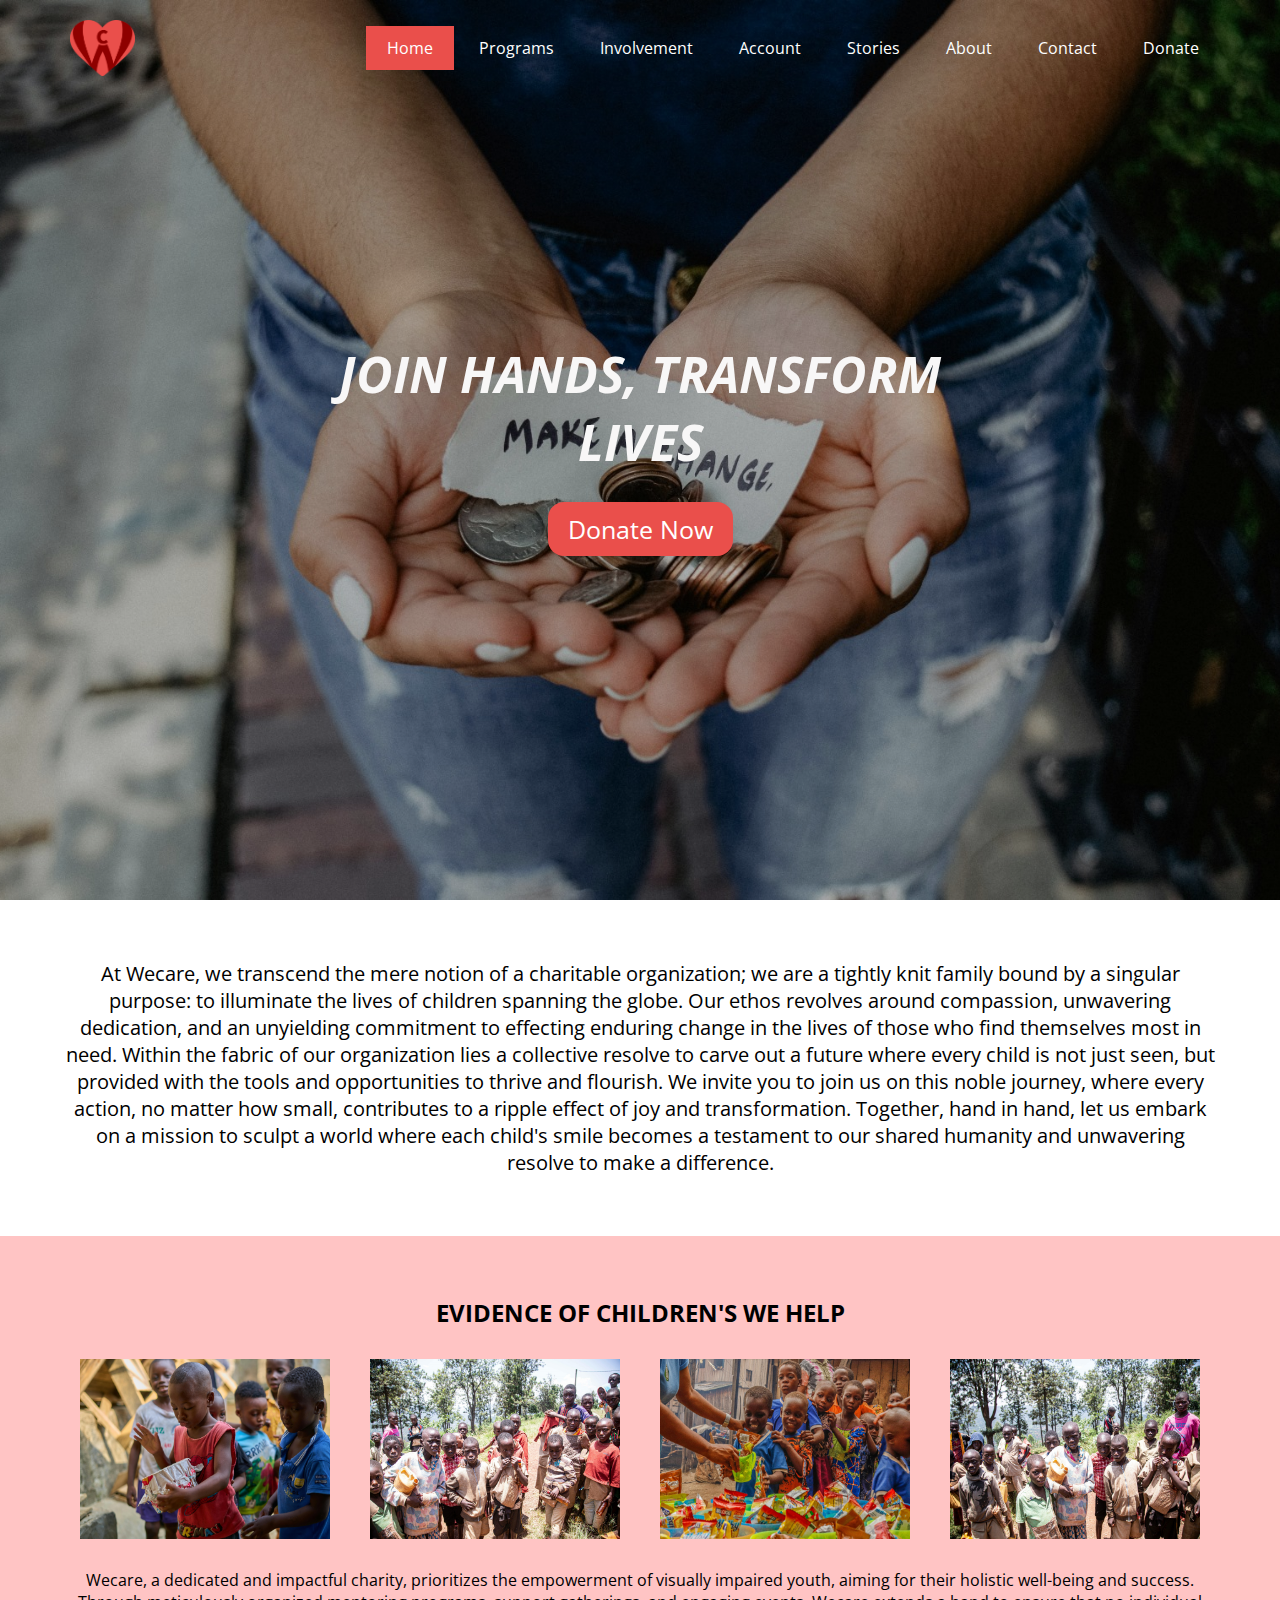
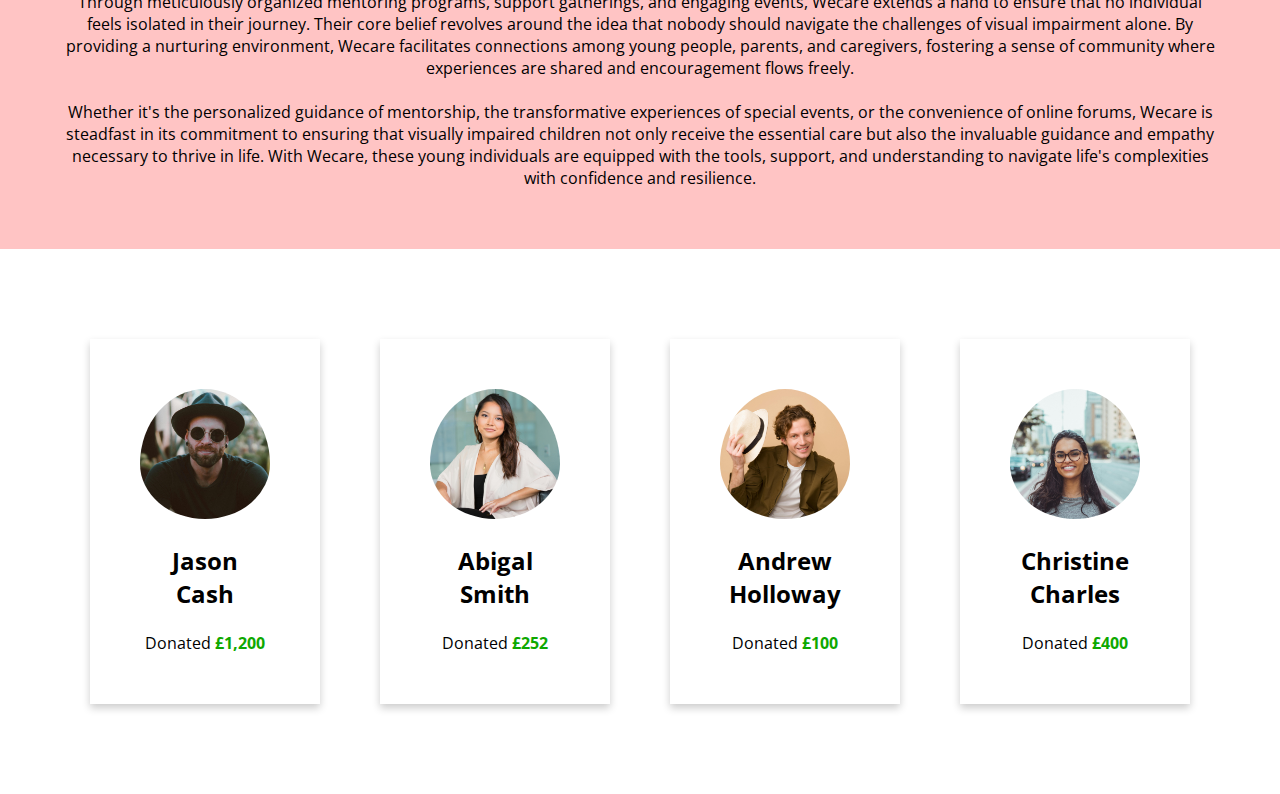
==== index.html @ 49a1c21d "v1.0" ====
<!DOCTYPE html>
<html lang="en">
<head>
    <title>Wecare.com</title>
    <!-- <link rel="icon" href="favicon.png" type="image/png"> -->
    <link rel="stylesheet" type="text/css" href="style.css">
    <link rel="preconnect" href="https://fonts.googleapis.com">
    <link rel="preconnect" href="https://fonts.gstatic.com" crossorigin>
    <link href="https://fonts.googleapis.com/css2?family=Basic&family=Lato:ital,wght@0,100;0,300;0,400;0,700;0,900;1,100;1,300;1,400;1,700;1,900&family=Montserrat:ital,wght@0,100..900;1,100..900&family=Nunito+Sans:ital,opsz,wght@0,6..12,200..1000;1,6..12,200..1000&family=Open+Sans:ital,wght@0,300..800;1,300..800&family=Poppins:ital,wght@0,100;0,200;0,300;0,400;0,500;0,600;0,700;0,800;0,900;1,100;1,200;1,300;1,400;1,500;1,600;1,700;1,800;1,900&family=Roboto:ital,wght@0,100;0,300;0,400;0,500;0,700;0,900;1,100;1,300;1,400;1,500;1,700;1,900&display=swap" rel="stylesheet">
</head>
<body>
    <nav>
        <img src="img/logo.png" alt="Logo" id="logo">
        <ul>
            <li class="active"><a href="index.html">Home</a></li>
            <li><a href="#">Programs</a></li>
            <li><a href="#">Involvement</a></li>
            <li><a href="#">Account</a></li>
            <li><a href="#">Stories</a></li>
            <li><a href="about.html">About</a></li>
            <li><a href="#">Contact</a></li> <!-- Corrected "Contant" to "Contact" -->
            <li><a href="#">Donate</a></li>
        </ul>
    </nav>

    <div class="background"></div>

    <div class="call2action">
        <h1>JOIN HANDS, TRANSFORM LIVES</h1>
        <br>
        <button>Donate Now</button>
    </div>
    
    <p class="intro">
        At Wecare, we transcend the mere notion of a charitable organization; we are a tightly knit family bound by a singular purpose: to illuminate the lives of children spanning the globe. Our ethos revolves around compassion, unwavering dedication, and an unyielding commitment to effecting enduring change in the lives of those who find themselves most in need. Within the fabric of our organization lies a collective resolve to carve out a future where every child is not just seen, but provided with the tools and opportunities to thrive and flourish. We invite you to join us on this noble journey, where every action, no matter how small, contributes to a ripple effect of joy and transformation. Together, hand in hand, let us embark on a mission to sculpt a world where each child's smile becomes a testament to our shared humanity and unwavering resolve to make a difference.
    </p>

    <div class="image-container">
        <h2>EVIDENCE OF CHILDREN'S WE HELP</h2> 
        <div class="image">
            <img src="img/img1.jpg" alt="image1.jpg" width="250" height="180">
            <img src="img/img2.jpg" alt="image2.jpg" width="250" height="180">
            <img src="img/img3.jpg" alt="image3.jpg" width="250" height="180">
            <img src="img/img4.jpg" alt="image4.jpg" width="250" height="180"> 
        </div>
        <p>
            Wecare, a dedicated and impactful charity, prioritizes the empowerment of visually impaired youth, aiming for their holistic well-being and success. Through meticulously organized mentoring programs, support gatherings, and engaging events, Wecare extends a hand to ensure that no individual feels isolated in their journey. Their core belief revolves around the idea that nobody should navigate the challenges of visual impairment alone. By providing a nurturing environment, Wecare facilitates connections among young people, parents, and caregivers, fostering a sense of community where experiences are shared and encouragement flows freely.
            <br><br>
            Whether it's the personalized guidance of mentorship, the transformative experiences of special events, or the convenience of online forums, Wecare is steadfast in its commitment to ensuring that visually impaired children not only receive the essential care but also the invaluable guidance and empathy necessary to thrive in life. With Wecare, these young individuals are equipped with the tools, support, and understanding to navigate life's complexities with confidence and resilience.
        </p>
    </div>

    <div class="donations">
        <div class="card">
            <img src="img/person1.jpg" alt="Jason Cash">
            <h2>Jason<br>Cash</h2>
            <br>
            <p>Donated <b>£1,200</b></p>
        </div>
        <div class="card">
            <img src="img/person2.jpg" alt="Abigal Smith">
            <h2>Abigal<br>Smith</h2>
            <br>
            <p>Donated <b>£252</b></p>
        </div>
        <div class="card">
            <img src="img/person3.jpg" alt="Andrew Holloway">
            <h2>Andrew<br>Holloway</h2>
            <br>
            <p>Donated <b>£100</b></p>
        </div>
        <div class="card">
            <img src="img/person4.jpg" alt="Christine Charles">
            <h2>Christine<br>Charles</h2>
            <br>
            <p>Donated <b>£400</b></p>
        </div>
    </div>
</body>
</html>
---- style.css ----
* {
    margin: 0;
    padding: 0;
    font-family: 'Open Sans', 'Nunito Sans', 'Roboto', sans-serif;
}

.background {
    background: linear-gradient(rgba(0, 0, 0, 0.2), rgba(0, 0, 0, 0.2)), url(img/bg.jpg) no-repeat center center; /*image with dark shade*/
    background-size: cover;
    height: 100vh;
    min-height: 100px;
}

nav {
    width: 100%;
    margin: auto;
    overflow: hidden;
    /* background-color: #88888815; */
    position: absolute;
    padding-top: 10px;
    padding-bottom: 10px;
    display: flex;
    justify-content: space-between;
    align-items: center;
    z-index: 10;
}

#logo {
    float: left;
    width: 65px;
    height: auto;
    padding: 10px;
    margin-left: 60px;
}

ul {
    float: right;
    list-style-type: none;
    margin-right: 60px;
}

ul li {
    display: inline-block;
    position: relative; /* Added position relative for proper positioning of sub-menu */
}

ul li a {
    text-decoration: none;
    color: #ffffff;
    padding: 10px 20px;
    border: 1px solid transparent;
    transition: 0.5s ease;
}

ul li a:hover {
    background-color: #ffffff;
    color: #000000;
}

ul li.active a {
    background-color: #ea4f4b;
    color: #ffffff;
}

.call2action {
    position: absolute;
    top: 50%;
    left: 50%;
    transform: translate(-50%, -50%);
    text-align: center;
    display: flex;
    flex-direction: column;
    align-items: center;
}

.call2action h1 {
    color: #f8f7f7;
    font-size: 50px;
    text-align: center;
    font-style: italic;
}
.call2action button {
    background-color: #ea4f4b;
    color: #ffffff;
    border: none;
    padding: 10px 20px;
    font-size: 25px;
    text-align: center;
    text-decoration: none;
    display: inline-block;
    margin: 4px 2px;
    cursor: pointer;
    border-radius: 16px;
    transition: 0.5s ease;
}

.call2action button:hover {
    background-color: #8e0000;
    color: white;
}

.intro {
    color: rgb(0, 0, 0); /* Set the text color to black */
    font-size: 20px; /* Set the font size to 45 pixels */
    text-align: center; /* Align the text to the center */
    background-color: rgba(255, 255, 255, 0.765);
    padding: 60px; /* Add padding of 10 pixels */
    margin: 0 auto; 
}

.image-container {
    text-align: center; /* Center the image horizontally */
    background-color: #ffc4c4; /* Background color for the square box */
    padding: 60px;
    font-size: 16px;
}

.image {
    margin: 30px 0px;
    display: flex;
    flex-direction: row;
    justify-content: center;
}

.image img {
    display: inline-block;
    margin: 0 auto;
    margin: 0px 20px;
}

.donations {
    padding: 60px;
    display: flex;
    justify-content: space-evenly;
}

.card {
    padding: 50px;
    box-shadow: 0 4px 8px 0 rgba(0, 0, 0, 0.2);
    width: 20vw;
    max-width: 300px;
    margin: 30px;
    text-align: center;
}

.card img {
    width: 100%;
    border-radius: 100%;
    padding-bottom: 20px;
}

.card b {
    color: #0ea800;
}
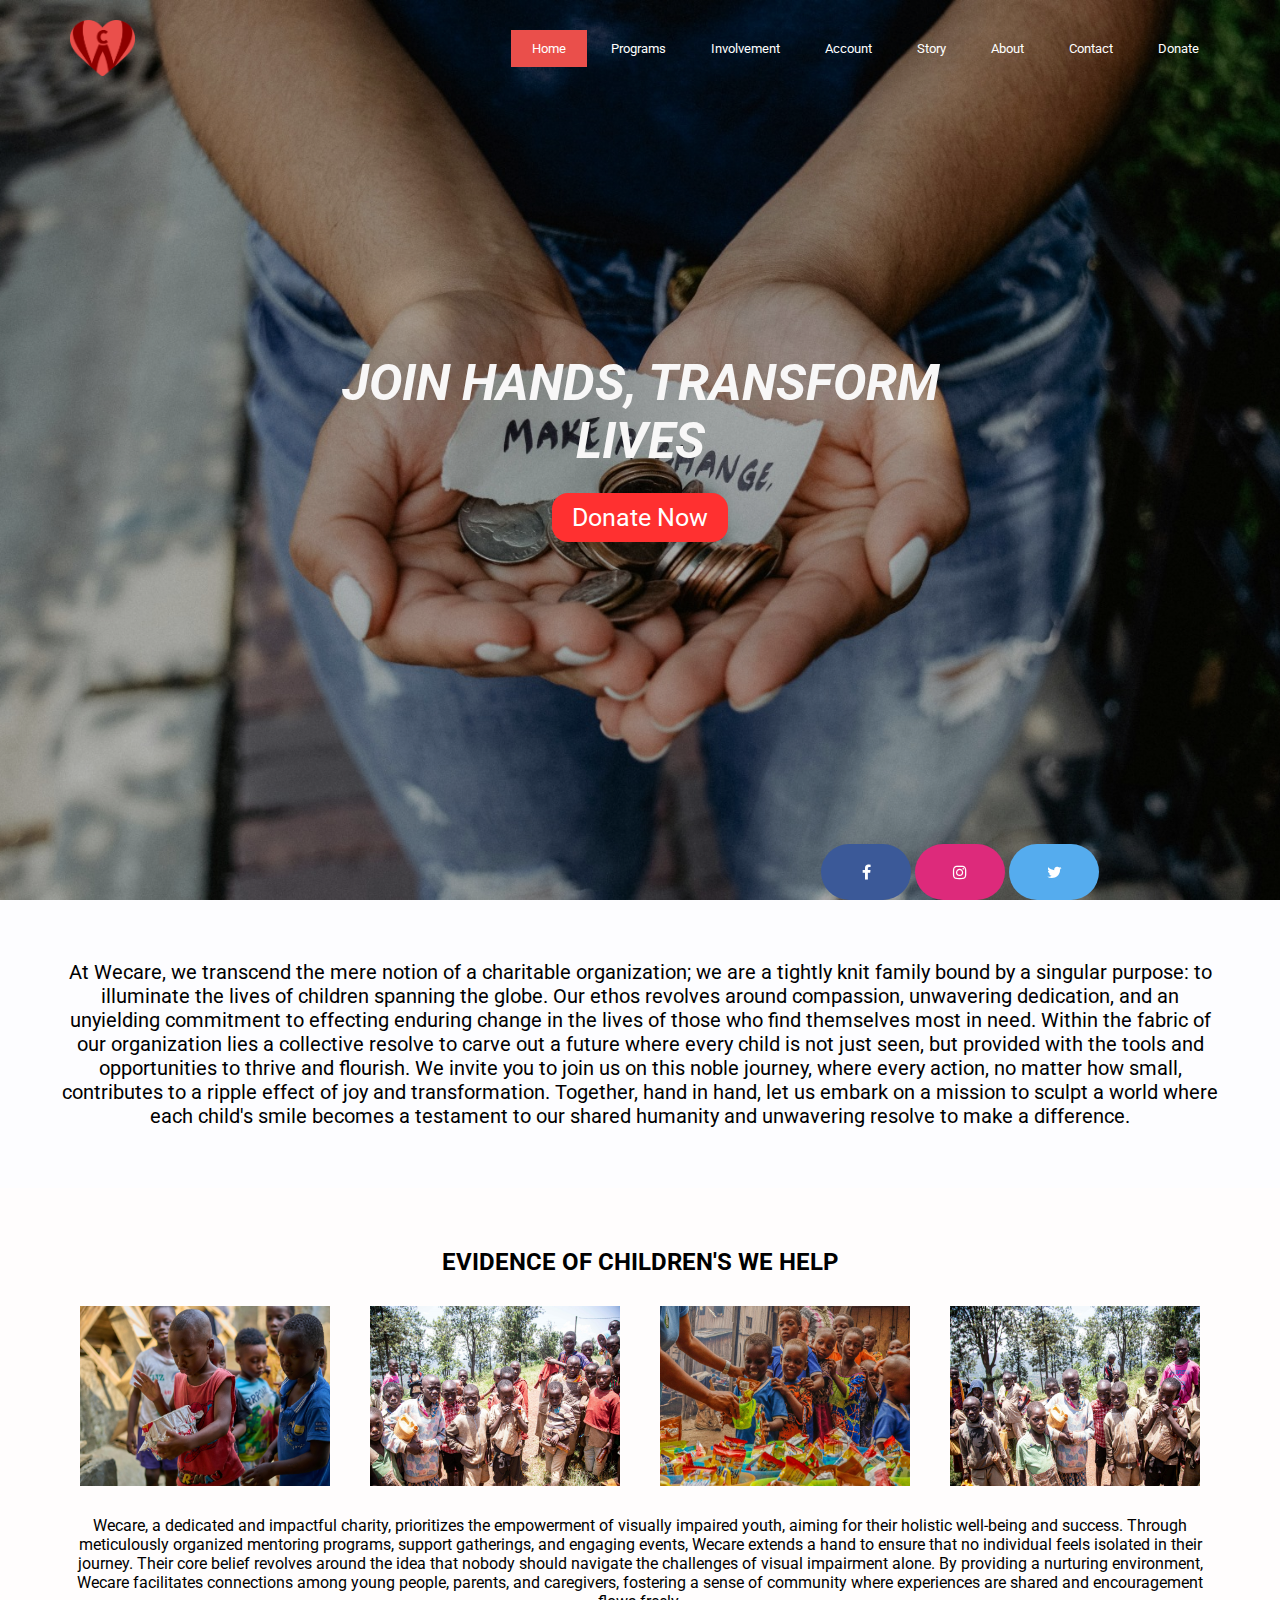
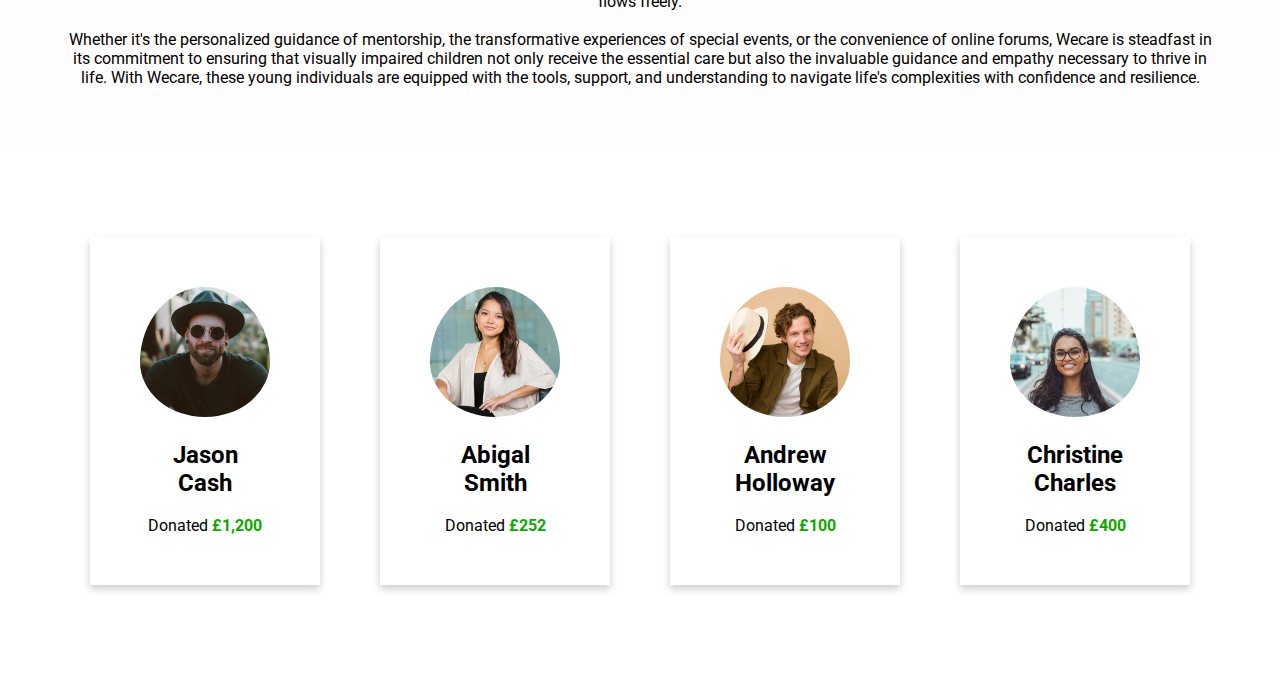
==== commit 0e619f1b: "v1.2" ====
--- a/index.html
+++ b/index.html
@@ -6,6 +6,7 @@
     <link rel="stylesheet" type="text/css" href="style.css">
     <link rel="preconnect" href="https://fonts.googleapis.com">
     <link rel="preconnect" href="https://fonts.gstatic.com" crossorigin>
+    <link rel="stylesheet" href="https://cdnjs.cloudflare.com/ajax/libs/font-awesome/4.7.0/css/font-awesome.min.css">
     <link href="https://fonts.googleapis.com/css2?family=Basic&family=Lato:ital,wght@0,100;0,300;0,400;0,700;0,900;1,100;1,300;1,400;1,700;1,900&family=Montserrat:ital,wght@0,100..900;1,100..900&family=Nunito+Sans:ital,opsz,wght@0,6..12,200..1000;1,6..12,200..1000&family=Open+Sans:ital,wght@0,300..800;1,300..800&family=Poppins:ital,wght@0,100;0,200;0,300;0,400;0,500;0,600;0,700;0,800;0,900;1,100;1,200;1,300;1,400;1,500;1,600;1,700;1,800;1,900&family=Roboto:ital,wght@0,100;0,300;0,400;0,500;0,700;0,900;1,100;1,300;1,400;1,500;1,700;1,900&display=swap" rel="stylesheet">
 </head>
 <body>
@@ -13,18 +14,18 @@
         <img src="img/logo.png" alt="Logo" id="logo">
         <ul>
             <li class="active"><a href="index.html">Home</a></li>
-            <li><a href="#">Programs</a></li>
-            <li><a href="#">Involvement</a></li>
-            <li><a href="#">Account</a></li>
-            <li><a href="#">Stories</a></li>
+            <li><a href="programs.html">Programs</a></li>
+            <li><a href="involvement.html">Involvement</a></li>
+            <li><a href="account.html">Account</a></li>
+            <li><a href="story.html">Story</a></li>
             <li><a href="about.html">About</a></li>
-            <li><a href="#">Contact</a></li> <!-- Corrected "Contant" to "Contact" -->
-            <li><a href="#">Donate</a></li>
+            <li><a href="contact.html">Contact</a></li>
+            <li><a href="donate.html">Donate</a></li>
         </ul>
     </nav>
 
     <div class="background"></div>
-
+    
     <div class="call2action">
         <h1>JOIN HANDS, TRANSFORM LIVES</h1>
         <br>
@@ -76,5 +77,14 @@
             <p>Donated <b>£400</b></p>
         </div>
     </div>
+
+    <div class="row footer">
+        <div class="column learn-more"></div>
+        <div class="column contact-us">
+            <a href="#" class="fa fa-facebook"></a>
+            <a href="#" class="fa fa-instagram"></a>
+            <a href="#" class="fa fa-twitter"></a>
+        </div>
+    </div>
 </body>
 </html>
--- a/style.css
+++ b/style.css
@@ -1,11 +1,58 @@
 * {
     margin: 0;
     padding: 0;
-    font-family: 'Open Sans', 'Nunito Sans', 'Roboto', sans-serif;
-}
-
+    font-family:"Overpass", -apple-system, BlinkMacSystemFont, "Segoe UI", Roboto, "Helvetica Neue", Arial, sans-serif, "Apple Color Emoji", "Segoe UI Emoji", "Segoe UI Symbol";
+}
+
+/* First, define the .background rule */
 .background {
-    background: linear-gradient(rgba(0, 0, 0, 0.2), rgba(0, 0, 0, 0.2)), url(img/bg.jpg) no-repeat center center; /*image with dark shade*/
+    background: linear-gradient(rgba(0, 0, 0, 0.2), rgba(0, 0, 0, 0.2)), url(img/bg.jpg) no-repeat center center;
+    background-size: cover;
+    height: 100vh;
+    min-height: 100px;
+}
+
+/* Then, define the .about-section rule */
+.about-section {
+    background: linear-gradient(rgba(0, 0, 0, 0.2), rgba(0, 0, 0, 0.2)), url(img/As2.jpg) no-repeat center center;
+    background-size: cover;
+    height: 100vh;
+    min-height: 100px;
+}
+
+.programs-section {
+    background: linear-gradient(rgba(0, 0, 0, 0.2), rgba(0, 0, 0, 0.2)), url(img/As3.jpg) no-repeat center center;
+    background-size: cover;
+    height: 100vh;
+    min-height: 100px;
+}
+
+.involvement-section {
+    background: linear-gradient(rgba(0, 0, 0, 0.2), rgba(0, 0, 0, 0.2)), url(img/In2.jpg) no-repeat center center;
+    background-size: cover;
+    height: 100vh;
+    min-height: 100px;
+}
+.account-section {
+    background: linear-gradient(rgba(0, 0, 0, 0.2), rgba(0, 0, 0, 0.2)), url(img/Account2.jpg) no-repeat center center;
+    background-size: cover;
+    height: 100vh;
+    min-height: 100px;
+}
+.Testimony {
+    background: linear-gradient(rgba(0, 0, 0, 0.2), rgba(0, 0, 0, 0.2)), url(img/In1.jpg) no-repeat center center;
+    background-size: cover;
+    height: 100vh;
+    min-height: 100px;
+}
+.contact-section {
+    background: linear-gradient(rgba(0, 0, 0, 0.2), rgba(0, 0, 0, 0.2)), url(img/Contact2.jpg) no-repeat center center;
+    background-size: cover;
+    height: 100vh;
+    min-height: 100px;
+}
+.donate-section {
+    background: linear-gradient(rgba(0, 0, 0, 0.2), rgba(0, 0, 0, 0.2)), url(img/Donation1.jpg) no-repeat center center;
     background-size: cover;
     height: 100vh;
     min-height: 100px;
@@ -23,6 +70,7 @@
     justify-content: space-between;
     align-items: center;
     z-index: 10;
+    font-size:smaller;
 }
 
 #logo {
@@ -80,7 +128,7 @@
     font-style: italic;
 }
 .call2action button {
-    background-color: #ea4f4b;
+    background-color: #ff3030;
     color: #ffffff;
     border: none;
     padding: 10px 20px;
@@ -103,14 +151,20 @@
     color: rgb(0, 0, 0); /* Set the text color to black */
     font-size: 20px; /* Set the font size to 45 pixels */
     text-align: center; /* Align the text to the center */
-    background-color: rgba(255, 255, 255, 0.765);
+    background-color: rgba(252, 253, 255, 0.765);
     padding: 60px; /* Add padding of 10 pixels */
     margin: 0 auto; 
 }
+.About-lead{
+    font-size: 1.25rem;
+    font-weight: 300;
+    font-size: medium;
+    font-family: 'Gill Sans', 'Gill Sans MT', Calibri, 'Trebuchet MS', sans-serif;
+}
 
 .image-container {
     text-align: center; /* Center the image horizontally */
-    background-color: #ffc4c4; /* Background color for the square box */
+    background-color: #fffdfd; /* Background color for the square box */
     padding: 60px;
     font-size: 16px;
 }
@@ -151,4 +205,58 @@
 
 .card b {
     color: #0ea800;
+}
+
+.footer {
+    position: fixed;
+    left: 0;
+    bottom: 0;
+    width: 100%;
+    background-color: rgb(229, 225, 225)(255, 249, 249);
+    color: white;
+    text-align: center;
+    /* padding: 20px; */
+   
+}
+
+.row {
+    display: flex;
+}
+
+.column {
+    flex: 50%;
+}
+
+/* Style all font awesome icons */
+.fa {
+    padding: 20px;
+    font-size: 30px;
+    width: 50px;
+    text-align: center;
+    text-decoration: none;
+    border-radius: 50px;
+}
+  
+  /* Add a hover effect if you want */
+.fa:hover {
+    opacity: 0.7;
+}
+  
+/* Set a specific color for each brand */
+
+/* Facebook */
+.fa-facebook {
+    background: #3B5998;
+    color: white;
+}
+
+/* Twitter */
+.fa-twitter {
+    background: #55ACEE;
+    color: white;
+}
+/* Instagram */
+.fa-instagram {
+    background: #dd2a7b;
+    color: white;
 }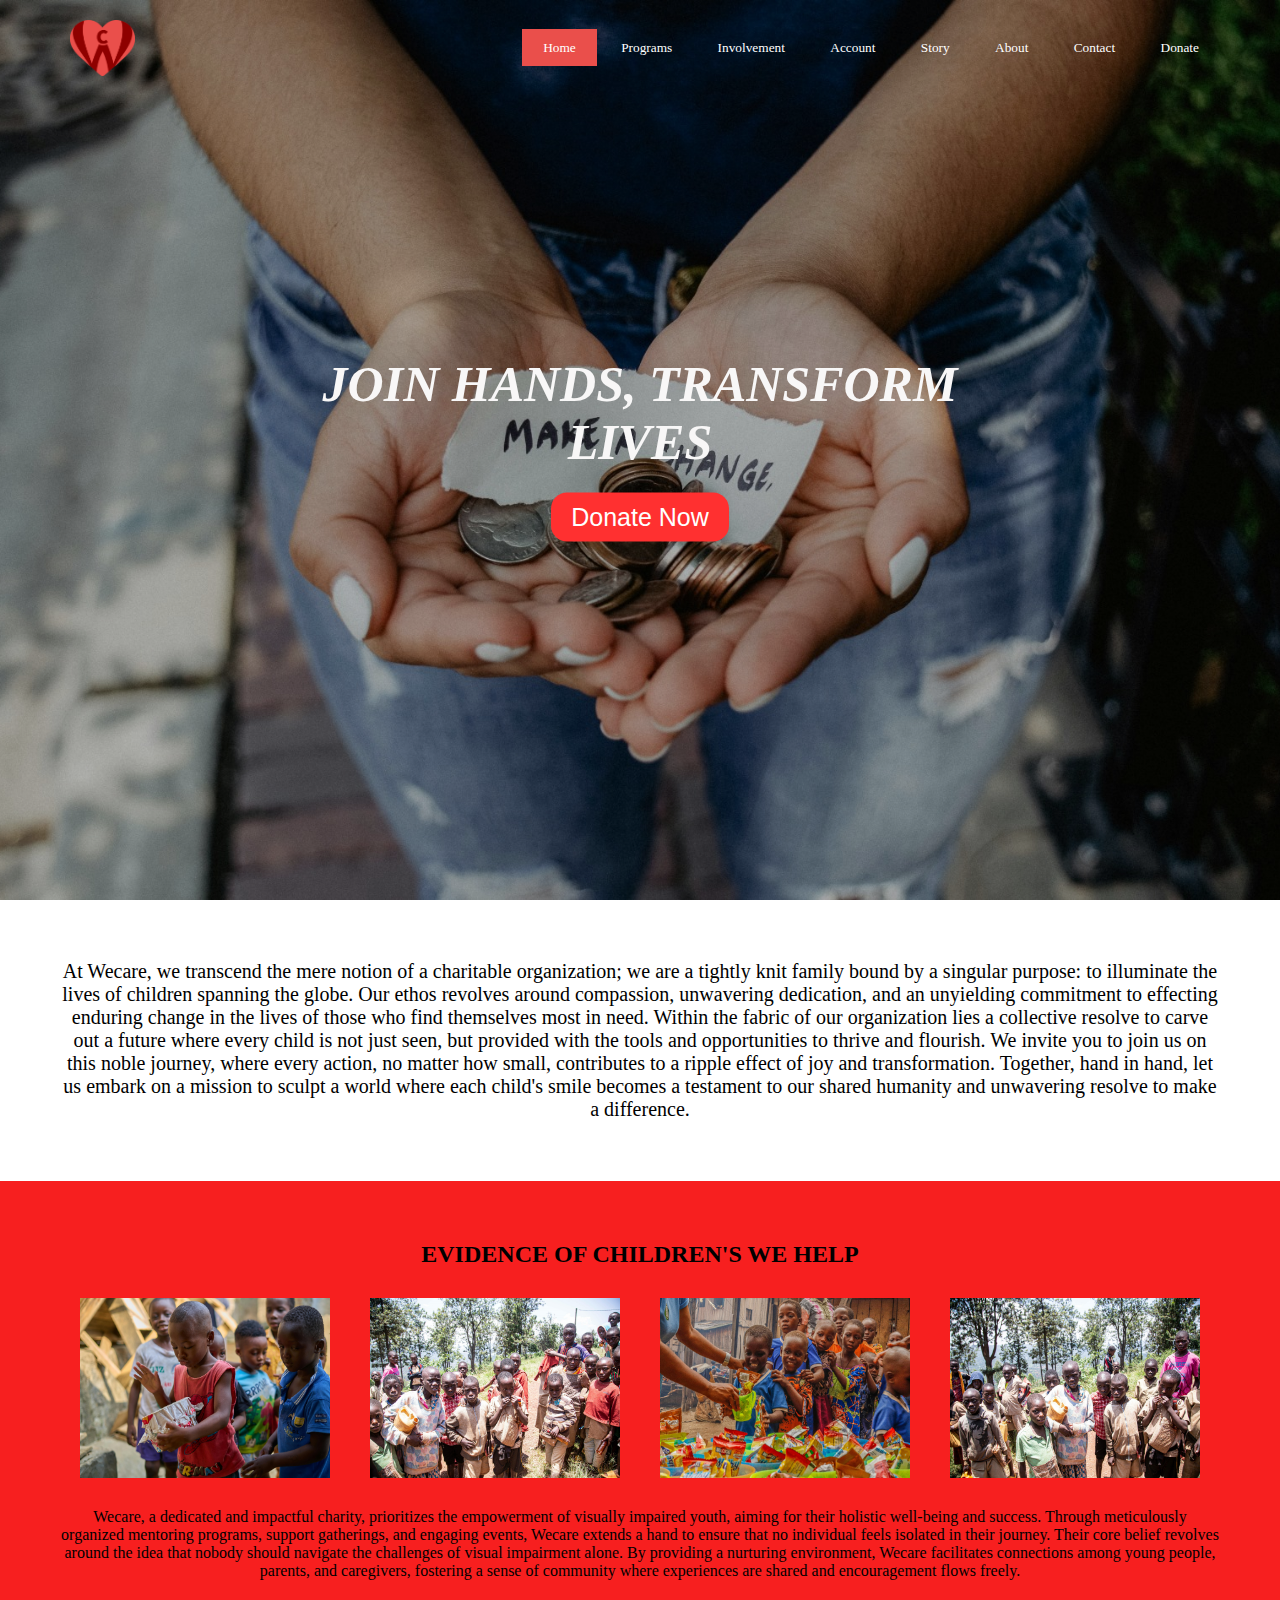
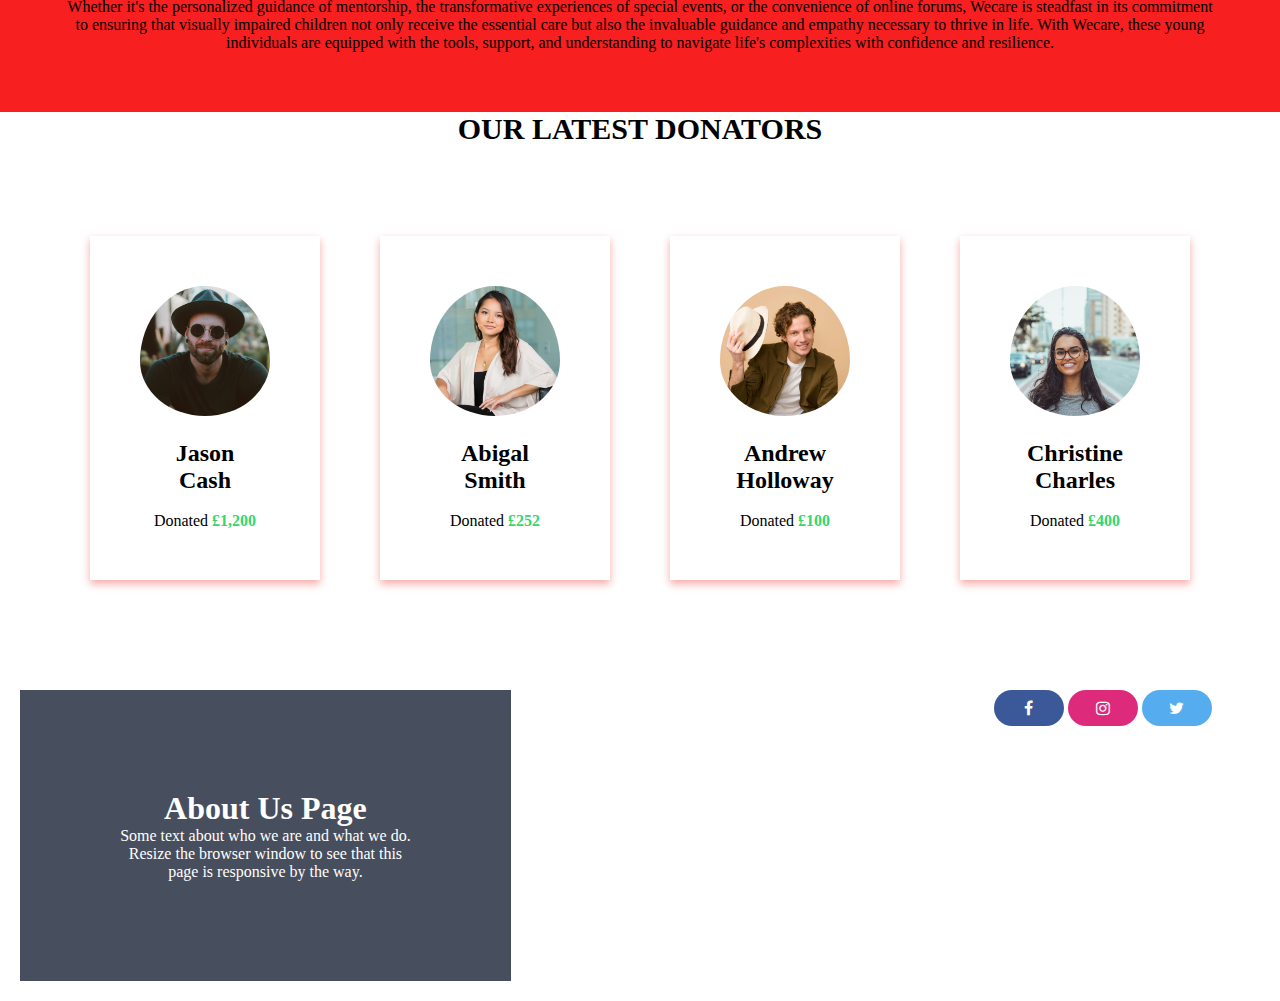
==== commit 32b75a4d: "v1.3" ====
--- a/index.html
+++ b/index.html
@@ -36,21 +36,24 @@
         At Wecare, we transcend the mere notion of a charitable organization; we are a tightly knit family bound by a singular purpose: to illuminate the lives of children spanning the globe. Our ethos revolves around compassion, unwavering dedication, and an unyielding commitment to effecting enduring change in the lives of those who find themselves most in need. Within the fabric of our organization lies a collective resolve to carve out a future where every child is not just seen, but provided with the tools and opportunities to thrive and flourish. We invite you to join us on this noble journey, where every action, no matter how small, contributes to a ripple effect of joy and transformation. Together, hand in hand, let us embark on a mission to sculpt a world where each child's smile becomes a testament to our shared humanity and unwavering resolve to make a difference.
     </p>
 
-    <div class="image-container">
-        <h2>EVIDENCE OF CHILDREN'S WE HELP</h2> 
-        <div class="image">
-            <img src="img/img1.jpg" alt="image1.jpg" width="250" height="180">
-            <img src="img/img2.jpg" alt="image2.jpg" width="250" height="180">
-            <img src="img/img3.jpg" alt="image3.jpg" width="250" height="180">
-            <img src="img/img4.jpg" alt="image4.jpg" width="250" height="180"> 
-        </div>
-        <p>
-            Wecare, a dedicated and impactful charity, prioritizes the empowerment of visually impaired youth, aiming for their holistic well-being and success. Through meticulously organized mentoring programs, support gatherings, and engaging events, Wecare extends a hand to ensure that no individual feels isolated in their journey. Their core belief revolves around the idea that nobody should navigate the challenges of visual impairment alone. By providing a nurturing environment, Wecare facilitates connections among young people, parents, and caregivers, fostering a sense of community where experiences are shared and encouragement flows freely.
-            <br><br>
-            Whether it's the personalized guidance of mentorship, the transformative experiences of special events, or the convenience of online forums, Wecare is steadfast in its commitment to ensuring that visually impaired children not only receive the essential care but also the invaluable guidance and empathy necessary to thrive in life. With Wecare, these young individuals are equipped with the tools, support, and understanding to navigate life's complexities with confidence and resilience.
-        </p>
+<div class="image-container">
+    <h2>EVIDENCE OF CHILDREN'S WE HELP</h2>
+    <div class="image">
+        <img src="img/img1.jpg" alt="image1.jpg" width="250" height="180">
+        <img src="img/img2.jpg" alt="image2.jpg" width="250" height="180">
+        <img src="img/img3.jpg" alt="image3.jpg" width="250" height="180">
+        <img src="img/img4.jpg" alt="image4.jpg" width="250" height="180">
     </div>
+    <p>
+        Wecare, a dedicated and impactful charity, prioritizes the empowerment of visually impaired youth, aiming for their holistic well-being and success. Through meticulously organized mentoring programs, support gatherings, and engaging events, Wecare extends a hand to ensure that no individual feels isolated in their journey. Their core belief revolves around the idea that nobody should navigate the challenges of visual impairment alone. By providing a nurturing environment, Wecare facilitates connections among young people, parents, and caregivers, fostering a sense of community where experiences are shared and encouragement flows freely.
+        <br><br>
+        Whether it's the personalized guidance of mentorship, the transformative experiences of special events, or the convenience of online forums, Wecare is steadfast in its commitment to ensuring that visually impaired children not only receive the essential care but also the invaluable guidance and empathy necessary to thrive in life. With Wecare, these young individuals are equipped with the tools, support, and understanding to navigate life's complexities with confidence and resilience.
+    </p>
+</div>
 
+    
+<h3>OUR LATEST DONATORS</h3> 
+    <!-- <p style="margin-bottom:10px;"></p> -->
     <div class="donations">
         <div class="card">
             <img src="img/person1.jpg" alt="Jason Cash">
@@ -78,7 +81,14 @@
         </div>
     </div>
 
+
     <div class="row footer">
+        <div class="about-page">
+            <h1>About Us Page</h1>
+            <p>Some text about who we are and what we do.</p>
+            <p>Resize the browser window to see that this page is responsive by the way.</p>
+          </div>
+
         <div class="column learn-more"></div>
         <div class="column contact-us">
             <a href="#" class="fa fa-facebook"></a>
--- a/style.css
+++ b/style.css
@@ -1,7 +1,7 @@
 * {
     margin: 0;
     padding: 0;
-    font-family:"Overpass", -apple-system, BlinkMacSystemFont, "Segoe UI", Roboto, "Helvetica Neue", Arial, sans-serif, "Apple Color Emoji", "Segoe UI Emoji", "Segoe UI Symbol";
+   
 }
 
 /* First, define the .background rule */
@@ -151,10 +151,12 @@
     color: rgb(0, 0, 0); /* Set the text color to black */
     font-size: 20px; /* Set the font size to 45 pixels */
     text-align: center; /* Align the text to the center */
-    background-color: rgba(252, 253, 255, 0.765);
+    background-color: rgb(255, 255, 255);
     padding: 60px; /* Add padding of 10 pixels */
     margin: 0 auto; 
 }
+
+
 .About-lead{
     font-size: 1.25rem;
     font-weight: 300;
@@ -164,7 +166,7 @@
 
 .image-container {
     text-align: center; /* Center the image horizontally */
-    background-color: #fffdfd; /* Background color for the square box */
+    background-color: #f71f1f; /* Background color for the square box */
     padding: 60px;
     font-size: 16px;
 }
@@ -181,6 +183,15 @@
     margin: 0 auto;
     margin: 0px 20px;
 }
+h3 {
+    font-size: 30px;
+    position:relative;
+    text-align: center;
+    font-style:bold;
+
+}
+
+
 
 .donations {
     padding: 60px;
@@ -190,7 +201,7 @@
 
 .card {
     padding: 50px;
-    box-shadow: 0 4px 8px 0 rgba(0, 0, 0, 0.2);
+    box-shadow: 0 4px 8px 0 rgba(235, 72, 72, 0.461);
     width: 20vw;
     max-width: 300px;
     margin: 30px;
@@ -204,18 +215,18 @@
 }
 
 .card b {
-    color: #0ea800;
+    color: #33d76f;
 }
 
 .footer {
-    position: fixed;
+    position: static;
     left: 0;
     bottom: 0;
     width: 100%;
-    background-color: rgb(229, 225, 225)(255, 249, 249);
-    color: white;
-    text-align: center;
-    /* padding: 20px; */
+    background-color: rgb(51, 57, 238)(255, 249, 249);
+    color: white;
+    text-align: center;
+    padding: 20px; 
    
 }
 
@@ -229,7 +240,7 @@
 
 /* Style all font awesome icons */
 .fa {
-    padding: 20px;
+    padding: 10px;
     font-size: 30px;
     width: 50px;
     text-align: center;
@@ -259,4 +270,9 @@
 .fa-instagram {
     background: #dd2a7b;
     color: white;
-}+}
+.about-page {
+    padding: 100px;
+    text-align: center;
+    background-color: #474e5d;
+    color: white;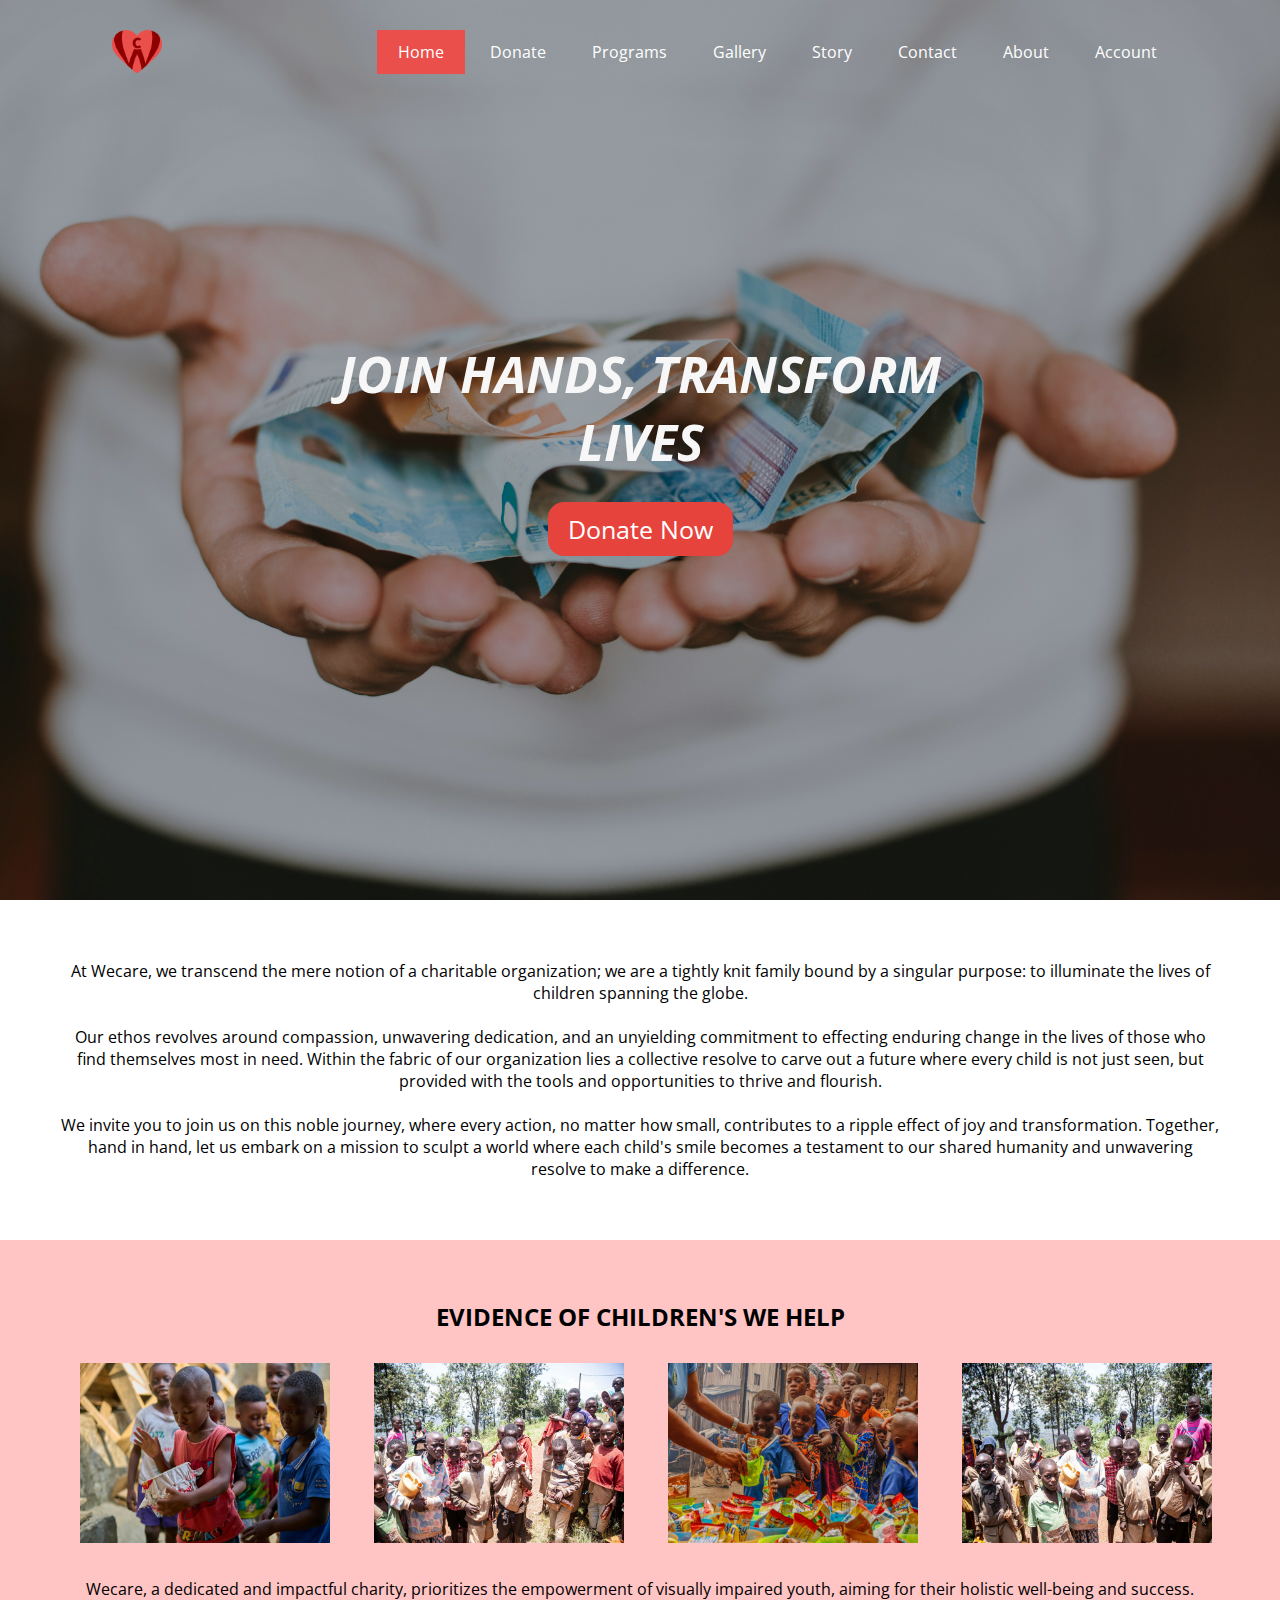
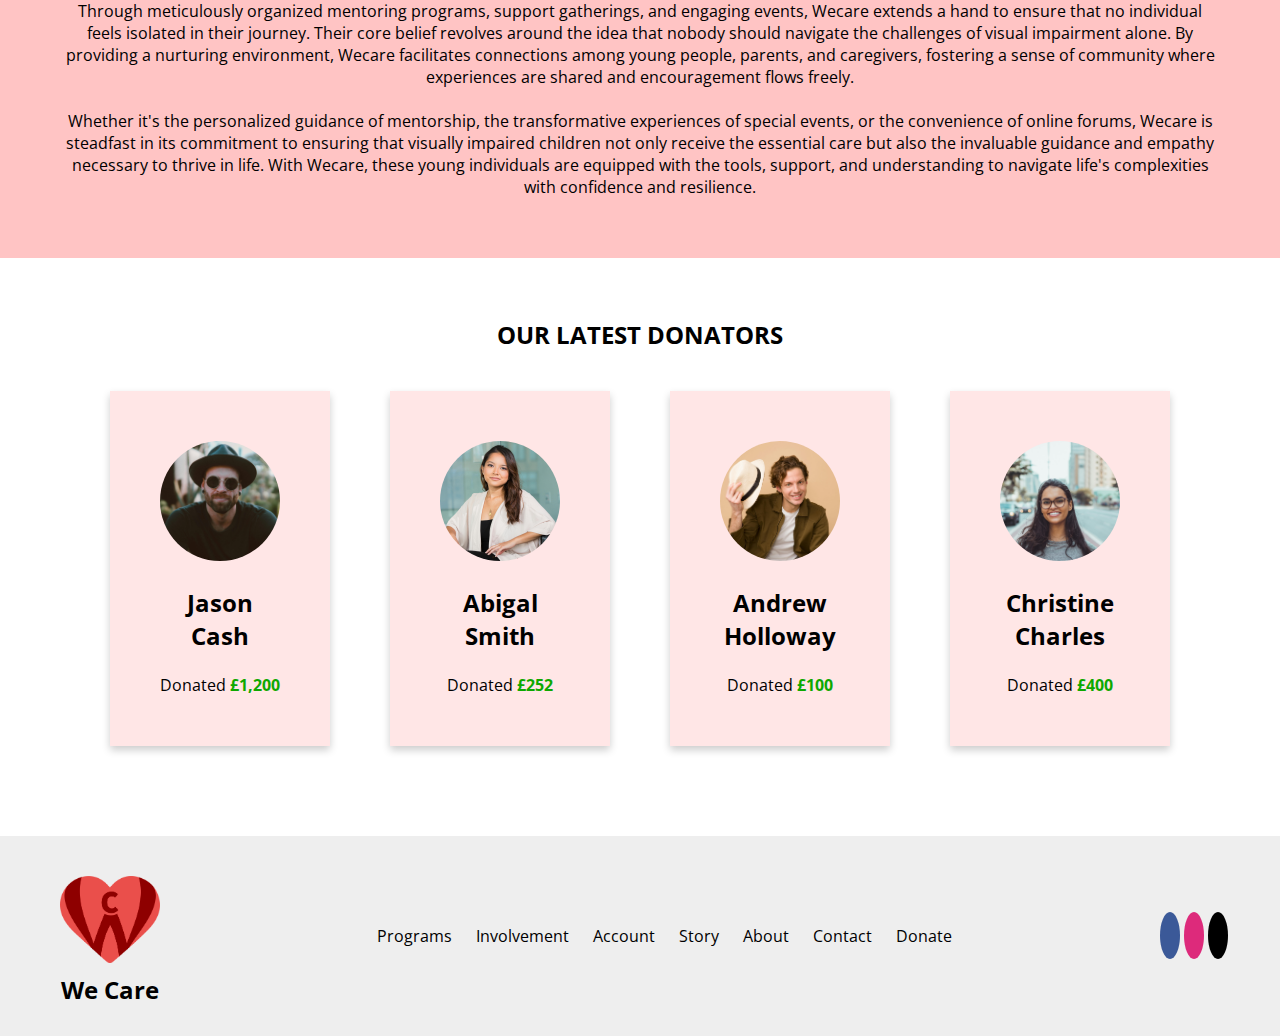
==== commit 1d66cfb1: "v2.2" ====
--- a/index.html
+++ b/index.html
@@ -1,60 +1,66 @@
 <!DOCTYPE html>
 <html lang="en">
 <head>
-    <title>Wecare.com</title>
-    <!-- <link rel="icon" href="favicon.png" type="image/png"> -->
+    <title>We Care</title>
+    <link rel="icon" href="img/favicon.png" type="image/png">
     <link rel="stylesheet" type="text/css" href="style.css">
     <link rel="preconnect" href="https://fonts.googleapis.com">
     <link rel="preconnect" href="https://fonts.gstatic.com" crossorigin>
-    <link rel="stylesheet" href="https://cdnjs.cloudflare.com/ajax/libs/font-awesome/4.7.0/css/font-awesome.min.css">
+    <link rel="stylesheet" href="https://cdnjs.cloudflare.com/ajax/libs/font-awesome/6.5.2/css/all.min.css" integrity="sha512-SnH5WK+bZxgPHs44uWIX+LLJAJ9/2PkPKZ5QiAj6Ta86w+fsb2TkcmfRyVX3pBnMFcV7oQPJkl9QevSCWr3W6A==" crossorigin="anonymous" referrerpolicy="no-referrer" />
     <link href="https://fonts.googleapis.com/css2?family=Basic&family=Lato:ital,wght@0,100;0,300;0,400;0,700;0,900;1,100;1,300;1,400;1,700;1,900&family=Montserrat:ital,wght@0,100..900;1,100..900&family=Nunito+Sans:ital,opsz,wght@0,6..12,200..1000;1,6..12,200..1000&family=Open+Sans:ital,wght@0,300..800;1,300..800&family=Poppins:ital,wght@0,100;0,200;0,300;0,400;0,500;0,600;0,700;0,800;0,900;1,100;1,200;1,300;1,400;1,500;1,600;1,700;1,800;1,900&family=Roboto:ital,wght@0,100;0,300;0,400;0,500;0,700;0,900;1,100;1,300;1,400;1,500;1,700;1,900&display=swap" rel="stylesheet">
 </head>
 <body>
-    <nav>
-        <img src="img/logo.png" alt="Logo" id="logo">
-        <ul>
+    <nav class="topnav" id="topNav">
+        <div class="nav-logo">
+            <a href="index.html"><img src="img/logo.png" alt="Logo" id="logo"></a>
+        </div>
+        <ul class="menu-items" id="menu-items">
             <li class="active"><a href="index.html">Home</a></li>
+            <li><a href="donate.html">Donate</a></li>
             <li><a href="programs.html">Programs</a></li>
-            <li><a href="involvement.html">Involvement</a></li>
+            <li><a href="gallery.html">Gallery</a></li>
+            <li><a href="story.html">Story</a></li>
+            <li><a href="contact.html">Contact</a></li>
+            <li><a href="about.html">About</a></li>
             <li><a href="account.html">Account</a></li>
-            <li><a href="story.html">Story</a></li>
-            <li><a href="about.html">About</a></li>
-            <li><a href="contact.html">Contact</a></li>
-            <li><a href="donate.html">Donate</a></li>
         </ul>
+        <div class="menu-icon" onclick="responsiveNav()">
+            <i class="fa-solid fa-bars"></i>
+        </div>
     </nav>
 
-    <div class="background"></div>
-    
+    <div class="home-background"></div>
+
     <div class="call2action">
         <h1>JOIN HANDS, TRANSFORM LIVES</h1>
         <br>
-        <button>Donate Now</button>
+        <a href="donate.html">
+            <button>Donate Now</button>
+        </a>
     </div>
     
-    <p class="intro">
-        At Wecare, we transcend the mere notion of a charitable organization; we are a tightly knit family bound by a singular purpose: to illuminate the lives of children spanning the globe. Our ethos revolves around compassion, unwavering dedication, and an unyielding commitment to effecting enduring change in the lives of those who find themselves most in need. Within the fabric of our organization lies a collective resolve to carve out a future where every child is not just seen, but provided with the tools and opportunities to thrive and flourish. We invite you to join us on this noble journey, where every action, no matter how small, contributes to a ripple effect of joy and transformation. Together, hand in hand, let us embark on a mission to sculpt a world where each child's smile becomes a testament to our shared humanity and unwavering resolve to make a difference.
+    <p class="intro-section">
+        At Wecare, we transcend the mere notion of a charitable organization; we are a tightly knit family bound by a singular purpose: to illuminate the lives of children spanning the globe.<br><br>Our ethos revolves around compassion, unwavering dedication, and an unyielding commitment to effecting enduring change in the lives of those who find themselves most in need. Within the fabric of our organization lies a collective resolve to carve out a future where every child is not just seen, but provided with the tools and opportunities to thrive and flourish.<br><br>We invite you to join us on this noble journey, where every action, no matter how small, contributes to a ripple effect of joy and transformation. Together, hand in hand, let us embark on a mission to sculpt a world where each child's smile becomes a testament to our shared humanity and unwavering resolve to make a difference.
     </p>
 
-<div class="image-container">
-    <h2>EVIDENCE OF CHILDREN'S WE HELP</h2>
-    <div class="image">
-        <img src="img/img1.jpg" alt="image1.jpg" width="250" height="180">
-        <img src="img/img2.jpg" alt="image2.jpg" width="250" height="180">
-        <img src="img/img3.jpg" alt="image3.jpg" width="250" height="180">
-        <img src="img/img4.jpg" alt="image4.jpg" width="250" height="180">
+    <div class="evidence-section">
+        <h2>EVIDENCE OF CHILDREN'S WE HELP</h2> 
+        <div class="image-container">
+            <img src="img/img1.jpg" alt="image1.jpg" width="250" height="180">
+            <img src="img/img2.jpg" alt="image2.jpg" width="250" height="180">
+            <img src="img/img3.jpg" alt="image3.jpg" width="250" height="180">
+            <img src="img/img4.jpg" alt="image4.jpg" width="250" height="180"> 
+        </div>
+        <p>
+            Wecare, a dedicated and impactful charity, prioritizes the empowerment of visually impaired youth, aiming for their holistic well-being and success. Through meticulously organized mentoring programs, support gatherings, and engaging events, Wecare extends a hand to ensure that no individual feels isolated in their journey. Their core belief revolves around the idea that nobody should navigate the challenges of visual impairment alone. By providing a nurturing environment, Wecare facilitates connections among young people, parents, and caregivers, fostering a sense of community where experiences are shared and encouragement flows freely.
+            <br><br>
+            Whether it's the personalized guidance of mentorship, the transformative experiences of special events, or the convenience of online forums, Wecare is steadfast in its commitment to ensuring that visually impaired children not only receive the essential care but also the invaluable guidance and empathy necessary to thrive in life. With Wecare, these young individuals are equipped with the tools, support, and understanding to navigate life's complexities with confidence and resilience.
+        </p>
     </div>
-    <p>
-        Wecare, a dedicated and impactful charity, prioritizes the empowerment of visually impaired youth, aiming for their holistic well-being and success. Through meticulously organized mentoring programs, support gatherings, and engaging events, Wecare extends a hand to ensure that no individual feels isolated in their journey. Their core belief revolves around the idea that nobody should navigate the challenges of visual impairment alone. By providing a nurturing environment, Wecare facilitates connections among young people, parents, and caregivers, fostering a sense of community where experiences are shared and encouragement flows freely.
-        <br><br>
-        Whether it's the personalized guidance of mentorship, the transformative experiences of special events, or the convenience of online forums, Wecare is steadfast in its commitment to ensuring that visually impaired children not only receive the essential care but also the invaluable guidance and empathy necessary to thrive in life. With Wecare, these young individuals are equipped with the tools, support, and understanding to navigate life's complexities with confidence and resilience.
-    </p>
-</div>
 
-    
-<h3>OUR LATEST DONATORS</h3> 
-    <!-- <p style="margin-bottom:10px;"></p> -->
     <div class="donations">
+        <h2>OUR LATEST DONATORS</h2>
+        <div class="cards">
         <div class="card">
             <img src="img/person1.jpg" alt="Jason Cash">
             <h2>Jason<br>Cash</h2>
@@ -79,22 +85,33 @@
             <br>
             <p>Donated <b>£400</b></p>
         </div>
+        </div>
     </div>
 
-
-    <div class="row footer">
-        <div class="about-page">
-            <h1>About Us Page</h1>
-            <p>Some text about who we are and what we do.</p>
-            <p>Resize the browser window to see that this page is responsive by the way.</p>
-          </div>
-
-        <div class="column learn-more"></div>
-        <div class="column contact-us">
-            <a href="#" class="fa fa-facebook"></a>
-            <a href="#" class="fa fa-instagram"></a>
-            <a href="#" class="fa fa-twitter"></a>
+    <footer>
+        <div class="footer-container">
+            <div class="logo">
+                <a href="index.html"><img src="img/logo.png" alt="Logo"></a>
+                <a href="index.html"><h2>We Care</h2></a>
+            </div>
+            <div class="learn-more">
+                <ul>
+                    <li><a href="programs.html">Programs</a></li>
+                    <li><a href="involvement.html">Involvement</a></li>
+                    <li><a href="account.html">Account</a></li>
+                    <li><a href="story.html">Story</a></li>
+                    <li><a href="about.html">About</a></li>
+                    <li><a href="contact.html">Contact</a></li>
+                    <li><a href="donate.html">Donate</a></li>
+                </ul>
+            </div>
+            <div class="contact-us">
+                <a href="https://www.facebook.com"><i class="fa-brands fa-facebook-f"></i></a>
+                <a href="https://www.instagram.com"><i class="fa-brands fa-instagram"></i></a>
+                <a href="https://www.twitter.com"><i class="fa-brands fa-x-twitter"></i></a>
+            </div>
         </div>
-    </div>
+    </footer>
+    <script src="script.js"></script>
 </body>
 </html>
--- a/style.css
+++ b/style.css
@@ -1,98 +1,84 @@
 * {
     margin: 0;
     padding: 0;
-   
-}
-
-/* First, define the .background rule */
-.background {
-    background: linear-gradient(rgba(0, 0, 0, 0.2), rgba(0, 0, 0, 0.2)), url(img/bg.jpg) no-repeat center center;
-    background-size: cover;
+    box-sizing: border-box;
+    font-family: 'Open Sans', 'Nunito Sans', 'Roboto', sans-serif;
+}
+
+.home-background,
+.donate-background,
+.programs-background,
+.gallery-background,
+.story-background,
+.contact-background,
+.about-background,
+.account-background {
     height: 100vh;
     min-height: 100px;
-}
-
-/* Then, define the .about-section rule */
-.about-section {
-    background: linear-gradient(rgba(0, 0, 0, 0.2), rgba(0, 0, 0, 0.2)), url(img/As2.jpg) no-repeat center center;
-    background-size: cover;
-    height: 100vh;
-    min-height: 100px;
-}
-
-.programs-section {
-    background: linear-gradient(rgba(0, 0, 0, 0.2), rgba(0, 0, 0, 0.2)), url(img/As3.jpg) no-repeat center center;
-    background-size: cover;
-    height: 100vh;
-    min-height: 100px;
-}
-
-.involvement-section {
-    background: linear-gradient(rgba(0, 0, 0, 0.2), rgba(0, 0, 0, 0.2)), url(img/In2.jpg) no-repeat center center;
-    background-size: cover;
-    height: 100vh;
-    min-height: 100px;
-}
-.account-section {
-    background: linear-gradient(rgba(0, 0, 0, 0.2), rgba(0, 0, 0, 0.2)), url(img/Account2.jpg) no-repeat center center;
-    background-size: cover;
-    height: 100vh;
-    min-height: 100px;
-}
-.Testimony {
-    background: linear-gradient(rgba(0, 0, 0, 0.2), rgba(0, 0, 0, 0.2)), url(img/In1.jpg) no-repeat center center;
-    background-size: cover;
-    height: 100vh;
-    min-height: 100px;
-}
-.contact-section {
-    background: linear-gradient(rgba(0, 0, 0, 0.2), rgba(0, 0, 0, 0.2)), url(img/Contact2.jpg) no-repeat center center;
-    background-size: cover;
-    height: 100vh;
-    min-height: 100px;
-}
-.donate-section {
-    background: linear-gradient(rgba(0, 0, 0, 0.2), rgba(0, 0, 0, 0.2)), url(img/Donation1.jpg) no-repeat center center;
-    background-size: cover;
-    height: 100vh;
-    min-height: 100px;
-}
-
-nav {
+    
+}
+
+.home-background {
+    background: linear-gradient(rgba(0, 0, 0, 0.3), rgba(0, 0, 0, 0.3)), url(img/bg-home.jpg) no-repeat center center/cover; /*image with dark shade*/
+}
+
+.donate-background {
+    background: linear-gradient(rgba(0, 0, 0, 0.3), rgba(0, 0, 0, 0.3)), url(img/bg-donate2.jpg) no-repeat center center/cover; /*image with dark shade*/
+}
+
+.programs-background {
+    background: linear-gradient(rgba(0, 0, 0, 0.3), rgba(0, 0, 0, 0.3)), url(img/bg-programs.jpg) no-repeat center center/cover; /*image with dark shade*/
+}
+
+.gallery-background {
+    background: linear-gradient(rgba(0, 0, 0, 0.3), rgba(0, 0, 0, 0.3)), url(img/bg-gallery.jpg) no-repeat center center/cover; /*image with dark shade*/
+}
+
+.story-background {
+    background: linear-gradient(rgba(0, 0, 0, 0.3), rgba(0, 0, 0, 0.3)), url(img/bg-story.jpg) no-repeat center center/cover; /*image with dark shade*/
+}
+
+.contact-background {
+    background: linear-gradient(rgba(0, 0, 0, 0.3), rgba(0, 0, 0, 0.3)), url(img/bg-contact.jpg) no-repeat center center/cover; /*image with dark shade*/
+}
+
+.about-background {
+    background: linear-gradient(rgba(0, 0, 0, 0.3), rgba(0, 0, 0, 0.3)), url(img/bg-about.jpg) no-repeat center center/cover; /*image with dark shade*/
+}
+
+.account-background {
+    background: linear-gradient(rgba(0, 0, 0, 0.3), rgba(0, 0, 0, 0.3)), url(img/bg-account.jpg) no-repeat center center/cover; /*image with dark shade*/
+}
+
+.topnav {
     width: 100%;
     margin: auto;
     overflow: hidden;
-    /* background-color: #88888815; */
+    /* box-shadow: inset 0 0 50px rgba(0, 0, 0);  */
     position: absolute;
-    padding-top: 10px;
-    padding-bottom: 10px;
-    display: flex;
-    justify-content: space-between;
+    padding: 20px 0;
+    display: flex;
+    justify-content: space-around;
     align-items: center;
     z-index: 10;
-    font-size:smaller;
-}
-
-#logo {
+}
+
+.topnav #logo {
     float: left;
-    width: 65px;
+    width: 70px;
     height: auto;
     padding: 10px;
-    margin-left: 60px;
-}
-
-ul {
-    float: right;
+}
+
+.topnav ul {
     list-style-type: none;
-    margin-right: 60px;
-}
-
-ul li {
+}
+
+.topnav ul li {
     display: inline-block;
-    position: relative; /* Added position relative for proper positioning of sub-menu */
-}
-
-ul li a {
+}
+
+.topnav ul li a {
     text-decoration: none;
     color: #ffffff;
     padding: 10px 20px;
@@ -100,14 +86,18 @@
     transition: 0.5s ease;
 }
 
-ul li a:hover {
+.topnav ul li a:hover {
     background-color: #ffffff;
     color: #000000;
 }
 
-ul li.active a {
+.topnav ul li.active a {
     background-color: #ea4f4b;
     color: #ffffff;
+}
+
+.topnav .menu-icon {
+    display: none;
 }
 
 .call2action {
@@ -126,9 +116,11 @@
     font-size: 50px;
     text-align: center;
     font-style: italic;
-}
+    transition: 0.5s ease;
+}
+
 .call2action button {
-    background-color: #ff3030;
+    background-color: #e7433d;
     color: #ffffff;
     border: none;
     padding: 10px 20px;
@@ -139,7 +131,7 @@
     margin: 4px 2px;
     cursor: pointer;
     border-radius: 16px;
-    transition: 0.5s ease;
+    transition: 0.3s ease;
 }
 
 .call2action button:hover {
@@ -147,132 +139,608 @@
     color: white;
 }
 
-.intro {
+.intro-section {
     color: rgb(0, 0, 0); /* Set the text color to black */
-    font-size: 20px; /* Set the font size to 45 pixels */
+    /* font-size: 16px; */
     text-align: center; /* Align the text to the center */
-    background-color: rgb(255, 255, 255);
+    background-color: rgba(255, 255, 255, 0.765);
     padding: 60px; /* Add padding of 10 pixels */
     margin: 0 auto; 
 }
 
-
-.About-lead{
-    font-size: 1.25rem;
-    font-weight: 300;
-    font-size: medium;
-    font-family: 'Gill Sans', 'Gill Sans MT', Calibri, 'Trebuchet MS', sans-serif;
-}
-
-.image-container {
+.evidence-section {
     text-align: center; /* Center the image horizontally */
-    background-color: #f71f1f; /* Background color for the square box */
+    background-color: #ffc4c4; /* Background color for the square box */
     padding: 60px;
-    font-size: 16px;
-}
-
-.image {
+}
+
+.evidence-section .image-container {
     margin: 30px 0px;
-    display: flex;
+    white-space: nowrap;
+    overflow-x: auto;
+}
+
+.evidence-section .image-container::-webkit-scrollbar {
+    width: 10px;
+}
+
+/* Track */
+.evidence-section .image-container::-webkit-scrollbar-track {
+    box-shadow: inset 0 0 2px grey; 
+    border-radius: 20px;
+}
+
+/* Handle */
+.evidence-section .image-container::-webkit-scrollbar-thumb {
+    background: #ea4f4b; 
+    border-radius: 20px;
+}
+
+/* Handle on hover */
+.evidence-section .image-container::-webkit-scrollbar-thumb:hover {
+    background: #8e0000;
+}
+
+.evidence-section .image-container img {
+    display: inline-block;
+    margin: 0px 20px;
+}
+
+.donations {
+    padding: 60px 30px;
+    width: 100%;
+}
+
+.donations .cards {
+    display: flex;
+    justify-content: center;
     flex-direction: row;
-    justify-content: center;
-}
-
-.image img {
-    display: inline-block;
-    margin: 0 auto;
-    margin: 0px 20px;
-}
-h3 {
-    font-size: 30px;
-    position:relative;
-    text-align: center;
-    font-style:bold;
-
-}
-
-
-
-.donations {
-    padding: 60px;
-    display: flex;
-    justify-content: space-evenly;
-}
-
-.card {
+    flex-wrap: wrap;
+    margin-top: 10px;
+}
+
+.donations h2 {
+    text-align: center;
+}
+
+.donations .card {
     padding: 50px;
-    box-shadow: 0 4px 8px 0 rgba(235, 72, 72, 0.461);
-    width: 20vw;
+    box-shadow: 0 4px 8px 0 rgba(0, 0, 0, 0.2);
+    width: 15vw;
+    min-width: 220px;
     max-width: 300px;
     margin: 30px;
     text-align: center;
-}
-
-.card img {
-    width: 100%;
-    border-radius: 100%;
-    padding-bottom: 20px;
-}
-
-.card b {
-    color: #33d76f;
-}
-
-.footer {
-    position: static;
-    left: 0;
-    bottom: 0;
-    width: 100%;
-    background-color: rgb(51, 57, 238)(255, 249, 249);
-    color: white;
-    text-align: center;
-    padding: 20px; 
-   
-}
-
-.row {
-    display: flex;
-}
-
-.column {
-    flex: 50%;
-}
-
-/* Style all font awesome icons */
-.fa {
+    background-color: #ffe6e6;
+    transition: 0.5s ease;
+}
+
+.donations .card img {
+    width: 100%;
+    border-radius: 50%;
+    margin-bottom: 20px;
+}
+
+.donations .card b {
+    color: #0ea800;
+}
+
+footer {
+    width: 100%;
+    padding: 30px 50px;
+    color: #ffffff;
+    background-color: #eeeeee;
+}
+
+.footer-container {
+    display: flex;
+    align-items: center;
+    justify-content: space-between;
+    max-width: 0 auto;
+}
+
+.logo {
+    display: flex;
+    flex-direction: column;
+    align-items: center;
+}
+
+.logo a {
+    text-decoration: none;
+    color: #000000;
+}
+
+.logo img {
+    float: left;
+    width: 120px;
+    height: auto;
     padding: 10px;
-    font-size: 30px;
-    width: 50px;
-    text-align: center;
+}
+
+.learn-more ul {
+    list-style: none;
+    margin: 0;
+    padding: 0;
+    display: flex;
+}
+
+.learn-more ul li {
+    margin: 0 12px;
+}
+
+.learn-more ul li a {
     text-decoration: none;
-    border-radius: 50px;
-}
+    color: #000000;
+}
+
+.contact-us .fa-brands {
+    padding: 10px;
+    font-size: 20px;
+    width: 2em;
+    text-decoration: none;
+    text-align: center;
+    margin: 2px;
+    border-radius: 50%;
+}
+
+.contact-us .fa:hover {
+    opacity: 0.7;
+}
+
+.contact-us .fa-facebook-f {
+    background: #3B5998;
+    color: #ffffff;
+}
+
+.contact-us .fa-x-twitter {
+    background: #000000;
+    color: #ffffff;
+}
+
+.contact-us .fa-instagram {
+    background: #dd2a7b;
+    color: #ffffff;
+}
+
+@media all and (max-width: 1000px) {
+    .topnav {
+        flex-direction: column;
+    }
+
+    .topnav .nav-logo {
+        width: 100%;
+    }
+
+    .topnav #logo {
+        margin-left: 30px;
+    }
+
+    .topnav .menu-icon {
+        display: block;
+        position: absolute;
+        top: 15px;
+        right: 0;
+        font-size: 40px;
+        padding: 10px;
+        margin-right: 30px;
+        color: #ffffff;
+    }
+    
+    .topnav ul {
+        list-style-type: none;
+        width: 100%;
+        text-align: center;
+        padding-top: 20px;
+        display: none;
+    }
+    
+    .topnav ul li {
+        display: block;
+        border-top: 1px solid white;
+        background-color: #ec7975;
+        padding: 20px 0;
+        width: 100%;
+    }
+
+    .topnav ul li a {
+        text-decoration: none;
+        color: #ffffff;
+        padding: 20px 50px;
+        border: 1px solid transparent;
+        transition: 0.3s ease;
+    }
+
+    .topnav ul li a:hover {
+        background-color: unset;
+        color: unset;
+    }
+    
+    .topnav ul li.active {
+        background-color: #ea4f4b;
+        pointer-events: none;
+    }
+
+    .topnav ul li.active a {
+        background-color: unset;
+    }
+    
+    .topnav ul li.active:hover a {
+        color: #ffffff;
+    }
+
+    .topnav ul li:hover {
+        background-color: #ffffff;
+    }
+
+    .topnav ul li:hover a {
+        color: #000000;
+    }
+    
+    .topnav .nav-active {
+        display: block;
+    }
+
+    /* .program {
+        flex-direction: column;
+    } */
+
+    .footer-container {
+        flex-direction: column;
+    }
+
+    .learn-more {
+        margin: 40px 0;
+    }
+}
+
+@media all and (max-width: 750px) {
+    .call2action h1 {
+        font-size: 40px;
+    }
+    
+    .call2action button {
+        font-size: 20px;
+        margin-top: 10px;
+    }
+
+    .learn-more ul {
+        flex-direction: column;
+        align-items: center;
+    }
+
+    .learn-more ul li{
+        margin: 5px 0;
+    }
+}
+
+@media all and (max-width: 1200px) {
+    .donations .cards {
+        padding: 0 150px;
+    }
+}
+
+@media all and (max-width: 1000px) {
+    .donations .cards {
+        padding: 0 100px;
+    }
+}
+
+@media all and (max-width: 860px) {
+    .donations .cards {
+        padding: 0 0;
+    }
+}
+
+@media all and (max-width: 650px) {
+    .donations .card {
+        padding: 20px;
+        box-shadow: 0 2px 8px 0 rgba(0, 0, 0, 0.2);
+        min-width: 160px;
+        margin: 20px;
+    }
+    
+    .donations .card img {
+        width: 80%;
+        margin-bottom: 15px;
+    }
+}
+
+.program {
+    display: flex;
+    flex-wrap: wrap;
+    flex-direction: row;
+}
+
+.program .img,
+.program .text {
+    width: 50%;
+    padding: 40px;
+}
+
+.program img {
+    width: 100%;
+}
+
+.program-mid {
+    background-color: #ffc4c4;
+    flex-direction: row-reverse;
+}
+
+.donation-form-section {
+    display: flex;
+    /* background: linear-gradient(to bottom, rgba(0, 0, 0, 0.2), rgba(255, 255, 255, 0.8)), url(img/bg-home.jpg) no-repeat center center/cover; */
+}
+
+.donation-form-section .image {
+    width: 50%;
+    margin: 50px 0px 50px 50px;
+    background: url(img/donate.jpg) no-repeat center center/cover;
+    border: none;
+    border-radius: 15px;
+}
+
+.donation-form-section .form-container {
+    width: 50%;
+    margin: 50px;
+    display: flex;
+    justify-content: center;
+}
+
+.donation-form {
+    width: 450px;
+    padding: 20px;
+    border-radius: 15px;
+    /* background-color: #ffc4c4; */
+}
+
+.amount-container {
+    width: 100%;
+    margin-top: 10px;
+    display: grid;
+    grid-template-columns: 1fr 1fr 1fr 1fr 1fr;
+    grid-gap: 10px;
+}
+
+.amount {
+    border: 2px solid #0ea800;
+    border-radius: 7px;
+    padding: 5px;
+    text-align: center;
+    cursor: pointer;
+}
+
+.amount:hover {
+    background-color: #000000;
+    color: #ffffff;
+}
+
+.confirm {
+    margin-top: 15px;
+}
+
+.donation-form .donor p{
+    margin-top: 15px;
+    margin-bottom: 5px;
+    font-size: 15px;
+}
+
+.donor {
+    margin-bottom: 15px;
+}
+
+.donor[type="text"] {
+    margin-top: 2%;
+    width: 100%;
+    height: 30px;
+    padding-left: 10px;
+    font-size: 15px;
+    border-radius: 5px;
+}
+
+.donation-form p:nth-child(7) {
+    margin-top: 10px;
+    color: #66ff00;
+}
+
+.donation-form button {
+    width: 100%;
+    padding: 8px 0;
+    margin: 5px 0;
+    font-size: 15px;
+    color: #ffffff;
+    background-color: #ea4f4b;
+    border: none;
+    border-radius: 5px;
+    cursor: pointer;
+}
+
+.donation-form button:hover {
+    color: #ffffff;
+    background-color: #8e0000;
+}
+
+.donation-form p:nth-child(9) {
+    margin-top: 15px;
+    text-align: center;
+}
+
+.donation-form .link {
+    color: #ff0000;
+    text-decoration: underline;
+}
+
+
+/* 
+
+.frequency {
+    margin: 10px 0;
+    display: grid;
+    grid-template-columns: 1fr 1fr;
+    padding: 4%;
+    background-color: #ffc4c4;
+    border-radius: 10px;
+    text-align: center;
+}
+
+.frequency span:first-child {
+    padding: 4%;
+    background-color: #ea4f4b;
+    border-radius: 10px;
+}
+
+.frequency span: {
+    padding: 4%;
+    background-color: #ea4f4b;
+    border-radius: 10px;
+}
+
+
+.frequency span {
+    padding-left: 25%;
+    cursor: pointer;
+} */
+div.gallery {
+    border: 2px solid #ccc;
+  }
   
-  /* Add a hover effect if you want */
-.fa:hover {
-    opacity: 0.7;
-}
+  div.gallery:hover {
+    border: 1px solid #777;
+  }
   
-/* Set a specific color for each brand */
-
-/* Facebook */
-.fa-facebook {
-    background: #3B5998;
-    color: white;
-}
-
-/* Twitter */
-.fa-twitter {
-    background: #55ACEE;
-    color: white;
-}
-/* Instagram */
-.fa-instagram {
-    background: #dd2a7b;
-    color: white;
-}
-.about-page {
-    padding: 100px;
-    text-align: center;
-    background-color: #474e5d;
-    color: white;+  div.gallery img {
+    width: 100%;
+    height: auto;
+  }
+  
+  div.desc {
+    padding: 15px;
+    text-align: center;
+  }
+  
+  * {
+    box-sizing: border-box;
+  }
+  
+  .responsive {
+    padding: 30px 6px;
+    float: left;
+    width: 24.99999%;
+  }
+  
+  @media only screen and (max-width: 700px) {
+    .responsive {
+      width: 50%;
+      margin: 5px 0;
+      padding: 0px 50px;
+    }
+  }
+  
+  @media only screen and (max-width: 500px) {
+    .responsive {
+      width: 100%;
+    }
+  }
+  
+  .clearfix:after {
+    content: "";
+    display: table;
+    clear: both;
+  }
+
+
+  /* GALLERY */
+  .gallery-section {
+    text-align: center; /* Center the image horizontally */
+    background-color: #ffffff; /* Background color for the square box */
+    padding: 20px;
+    
+}
+
+.gallery-section .image-container {
+    margin: 10px;
+    white-space: nowrap;
+    display: flex;
+    flex-wrap: wrap;
+    justify-content: center;
+}
+
+.gallery-section .image-container img {
+    display: inline-block;
+    margin: 10px 10px;
+}
+
+
+/* Contact form */
+h5{
+    color: #060505 !important;
+    margin-bottom: -8px !important;
+    font-size: 80px !important;
+}
+body {font-family: 
+    Arial, Helvetica, sans-serif;
+}
+* {box-sizing:
+     border-box;
+    }
+
+input[type=text], select, textarea {
+  width: 100%;
+  padding: 12px;
+  border: 1px solid #ccc;
+  border-radius: 4px;
+  /* box-sizing: border-box; */
+  margin-top: 4px;
+  margin-bottom: 16px;
+  resize: vertical;
+}
+
+input[type=submit] {
+  background-color: #04AA6D;
+  color: rgb(252, 250, 250);
+  padding: 12px 20px;
+  border: none;
+  border-radius: 4px;
+  cursor: pointer;
+}
+
+input[type=submit]:hover {
+  background-color: #45a049;
+}
+
+.container {
+  border-radius: 5px;
+  background-color: #eae6e6;
+  padding: 20px;
+}
+
+/* Hero Image */
+body, html {
+    height: 100%;
+}
+
+/* The hero image */
+.hero-image {
+  /* Use "linear-gradient" to add a darken background effect to the image (photographer.jpg). This will make the text easier to read */
+  background-image: linear-gradient(rgba(0, 0, 0, 0.5), rgba(0, 0, 0, 0.5)), url("img/hero.jpg");
+
+  /* Set a specific height */
+  height: 50%;
+
+  /* Position and center the image to scale nicely on all screens */
+  background-position: center;
+  background-repeat: no-repeat;
+  background-size: cover;
+  position: relative;
+  margin: 10px;
+  padding: auto;
+}
+
+/* Place text in the middle of the image */
+.hero-text {
+  text-align: center;
+  position:relative;
+  top: 50%;
+  left: 50%;
+  transform: translate(-50%, -50%);
+  color: white;
+ }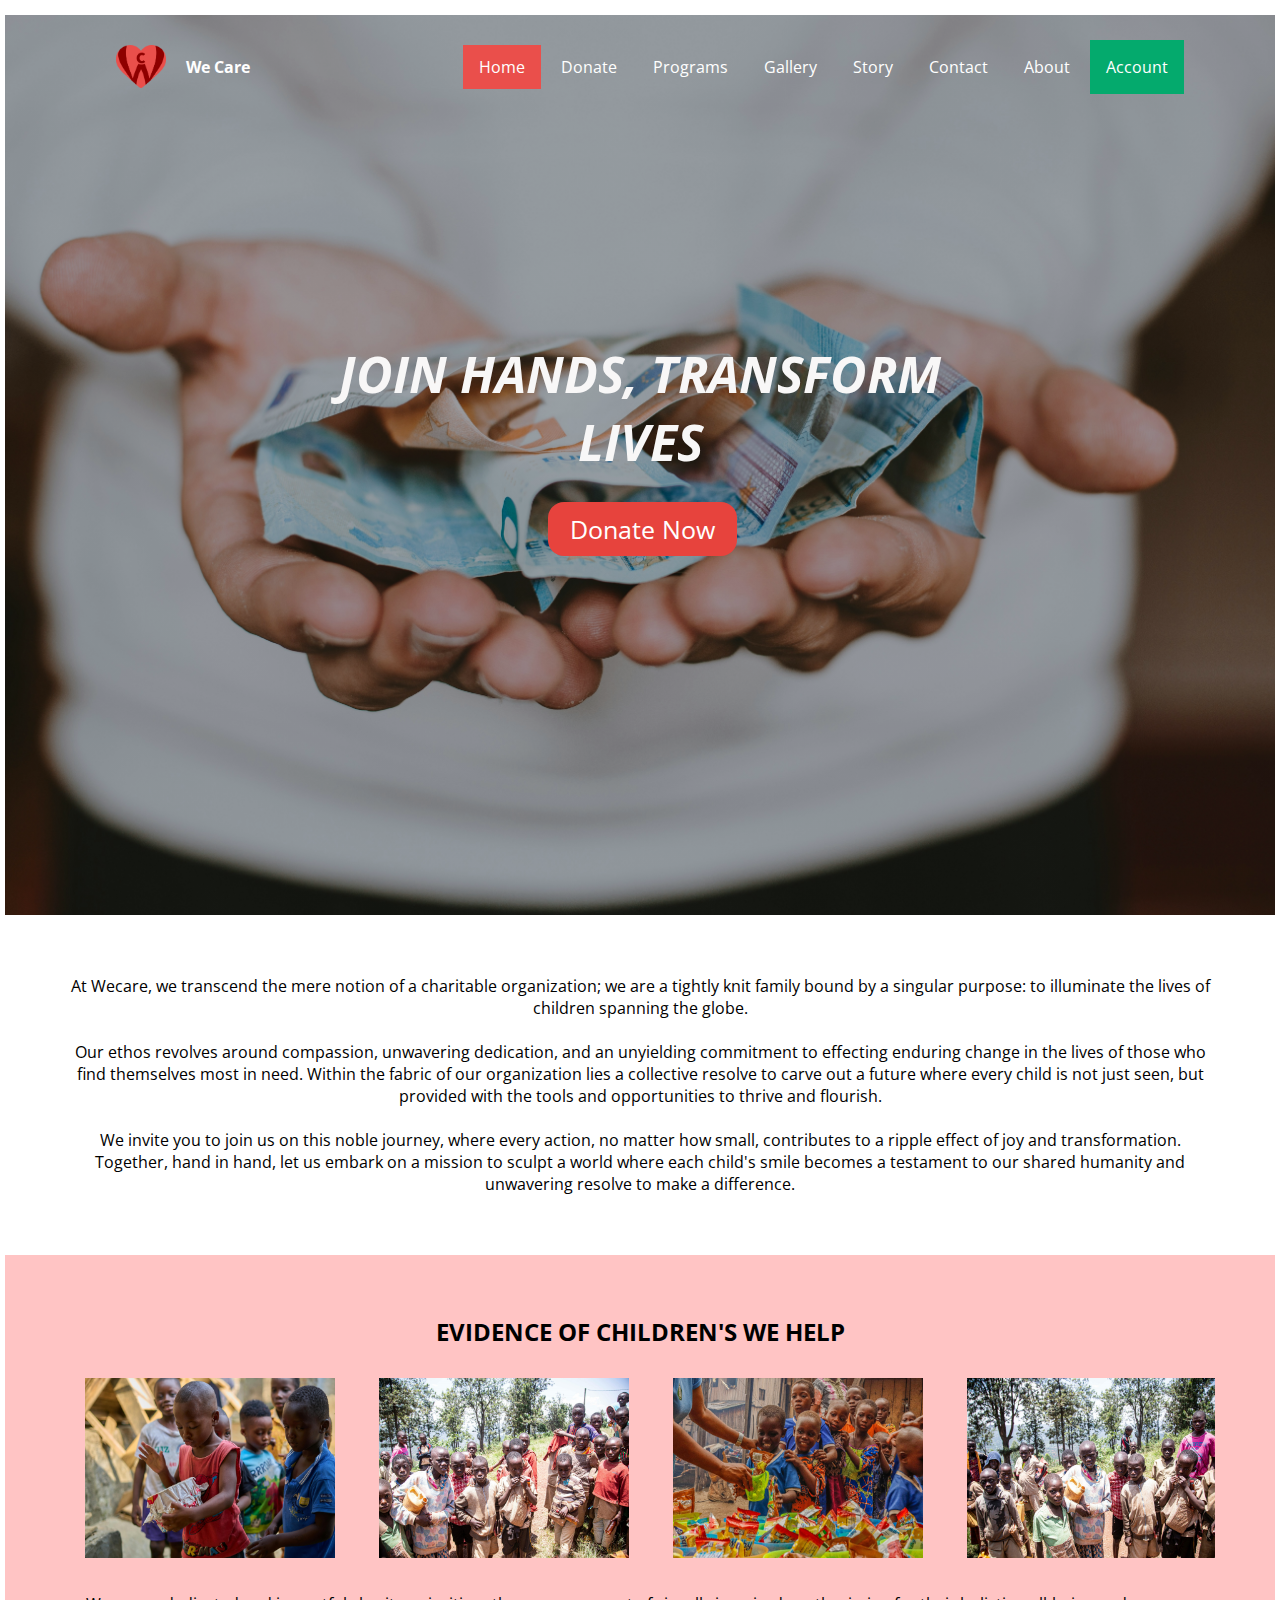
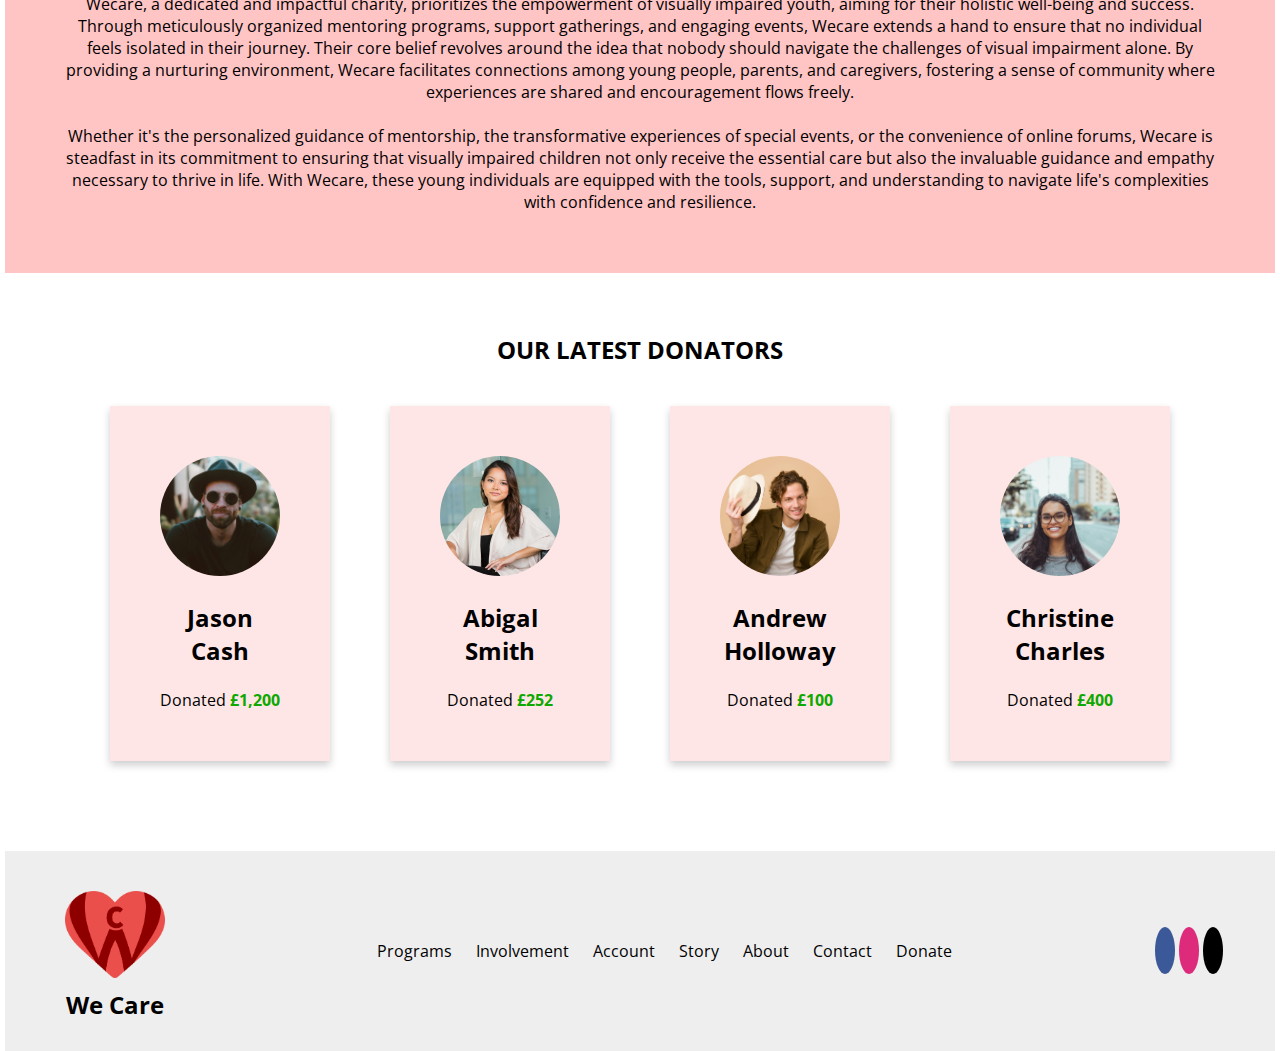
==== commit 423d8e55: "v2.5" ====
--- a/index.html
+++ b/index.html
@@ -13,6 +13,8 @@
     <nav class="topnav" id="topNav">
         <div class="nav-logo">
             <a href="index.html"><img src="img/logo.png" alt="Logo" id="logo"></a>
+            <h4><a href="index.html">We Care</a></h4>
+
         </div>
         <ul class="menu-items" id="menu-items">
             <li class="active"><a href="index.html">Home</a></li>
@@ -22,7 +24,13 @@
             <li><a href="story.html">Story</a></li>
             <li><a href="contact.html">Contact</a></li>
             <li><a href="about.html">About</a></li>
-            <li><a href="account.html">Account</a></li>
+            <li class="dropdown">
+                <div class="dropbtn">Account</div>
+                <div class="dropdown-content">
+                    <a href="signup.html">Signup</a>
+                    <a href="login.html">Login</a>
+                  </div>
+            </li>
         </ul>
         <div class="menu-icon" onclick="responsiveNav()">
             <i class="fa-solid fa-bars"></i>
--- a/style.css
+++ b/style.css
@@ -53,7 +53,7 @@
 .topnav {
     width: 100%;
     margin: auto;
-    overflow: hidden;
+    /* overflow: hidden; */ /* temporary until fixing the dropdown*/
     /* box-shadow: inset 0 0 50px rgba(0, 0, 0);  */
     position: absolute;
     padding: 20px 0;
@@ -69,6 +69,15 @@
     height: auto;
     padding: 10px;
 }
+.nav-logo{
+    display: flex;
+    align-items: center;
+}
+.nav-logo h4 a{
+    text-decoration: none;
+    color: #ffffff;
+    padding: 10px;
+}
 
 .topnav ul {
     list-style-type: none;
@@ -81,7 +90,7 @@
 .topnav ul li a {
     text-decoration: none;
     color: #ffffff;
-    padding: 10px 20px;
+    padding: 10px 15px;
     border: 1px solid transparent;
     transition: 0.5s ease;
 }
@@ -445,10 +454,15 @@
     }
 }
 
+/* Program Side */
 .program {
     display: flex;
     flex-wrap: wrap;
     flex-direction: row;
+}
+p1{
+    font-size: medium;
+    font-style:oblique;
 }
 
 .program .img,
@@ -743,4 +757,263 @@
   left: 50%;
   transform: translate(-50%, -50%);
   color: white;
- }+ }
+ .call2action button {
+    background-color: #e7433d;
+    color: #ffffff;
+    border: none;
+    padding: 10px 20px;
+    font-size: 25px;
+    text-align: center;
+    text-decoration: none;
+    display: inline-block;
+    margin: 4px 2px;
+    cursor: pointer;
+    border-radius: 16px;
+    transition: 0.3s ease;
+}
+ 
+/* Style for the heading */
+.editr{
+    color: #ff4545;
+    padding: 20px 0;
+    text-align: center;
+    background-color: #ffffff;
+    margin: 10px 0;
+
+}
+.heading-section {
+    font-size: 40px;
+    color: #090909;
+    text-align: center;
+    font-weight:bolder;
+}
+
+/* Style for the lead paragraph */
+p5 {
+    font-size: 16px;
+    line-height: 1.5;
+    color: #171616;
+     margin-bottom: 30px;
+}
+
+
+body {
+    font-family: Arial, Helvetica, sans-serif;
+    margin: 0;
+    padding: 10px 0;
+    margin: 5px;;
+  }
+  
+  html {
+    box-sizing: border-box;
+  }
+  
+  *, *:before, *:after {
+    box-sizing: inherit;
+  }
+  
+  .column {
+    float: left;
+    width: 33.3%;
+    margin-bottom: 16px;
+    padding: 0 8px;
+  }
+  
+  .card {
+    box-shadow: 0 4px 8px 0 rgba(240, 240, 240, 0.968);
+    margin: 8px;
+  }
+  
+  .about-section {
+    padding: 10px;
+    text-align: center;
+    background-color: #ffffff68;
+    color: rgb(55, 54, 54);
+  }
+  
+  .container {
+    padding: 2px 16px;
+  }
+  
+  .container::after, .row::after {
+    content: "";
+    clear: both; 
+    display: table;
+  }
+  
+  /* .title {
+    color: rgba(37, 154, 208, 0.957);
+  } */
+  
+  .call3action button {
+    background-color: #e7433d;
+    color: #ffffff;
+    border: none;
+    padding: 10px 20px;
+    font-size: 25px;
+    text-align: center;
+    text-decoration: none;
+    display: inline-block;
+    margin: 4px 2px;
+    cursor: pointer;
+    border-radius: 16px;
+    transition: 0.3s ease;
+  }
+  
+  .button:hover {
+    background-color: #555;
+  }
+  
+  @media screen and (max-width: 650px) {
+    .column {
+      width: 100%;
+      display: block;
+    }
+  }
+
+/* Dropdown */
+
+.dropbtn {
+    background-color: #04AA6D;
+    color: white;
+    padding: 16px;
+    font-size: 16px;
+    border: none;
+  }
+  
+  .dropdown {
+    position: relative;
+    display: inline-block;
+  }
+  
+  .dropdown-content {
+    display: none;
+    position: absolute;
+    min-width: 160px;
+    box-shadow: 0px 8px 16px 0px rgba(0,0,0,0.2);
+    z-index: 1;
+  }
+  
+  .dropdown-content a {
+    color: black;    
+    background-color: #ffffff;
+    padding: 12px 16px;
+    text-decoration: none;
+    display: block;
+  }
+  
+  .dropdown-content a:hover {background-color: #000000;}
+  
+  .dropdown:hover .dropdown-content {display: block;}
+  
+  .dropdown:hover .dropbtn {background-color: #3e8e41;}
+
+
+/* Login Form */
+
+/* Full-width input fields */
+input[type=text], input[type=password] {
+    width: 100%;
+    padding: 12px 20px;
+    margin: 8px 0;
+    display: inline-block;
+    border: 1px solid #ccc;
+    box-sizing: border-box;
+  }
+  
+  /* Set a style for all buttons */
+  button {
+    background-color: #04AA6D;
+    color: white;
+    padding: 14px 20px;
+    margin: 8px 0;
+    border: none;
+    cursor: pointer;
+    width: 100%;
+  }
+  
+  button:hover {
+    opacity: 0.8;
+  }
+  
+  /* Extra styles for the cancel button */
+  .cancelbtn {
+    width: auto;
+    padding: 10px 18px;
+    background-color: #f44336;
+  }
+  
+  .container {
+    padding: 16px;
+  }
+  
+  span.psw {
+    float: right;
+    padding-top: 16px;
+  }
+  
+  /* The Modal (background) */
+  .modal {
+    position: fixed; /* Stay in place */
+    z-index: 1; /* Sit on top */
+    left: 0;
+    top: 0;
+    width: 100%; /* Full width */
+    height: 100%; /* Full height */
+    overflow: auto; /* Enable scroll if needed */
+    background-color: rgb(0,0,0); /* Fallback color */
+    background-color: rgba(0,0,0,0.4); /* Black w/ opacity */
+    padding-top: 60px;
+  }
+  
+  /* Modal Content/Box */
+  .modal-content {
+    background-color: #fefefe;
+    margin: 5% auto 15% auto; /* 5% from the top, 15% from the bottom and centered */
+    border: 1px solid #888;
+    width: 80%; /* Could be more or less, depending on screen size */
+  }
+  
+  /* The Close Button (x) */
+  .close {
+    position: absolute;
+    right: 25px;
+    top: 0;
+    color: #000;
+    font-size: 35px;
+    font-weight: bold;
+  }
+  
+  .close:hover,
+  .close:focus {
+    color: red;
+    cursor: pointer;
+  }
+  
+  /* Add Zoom Animation */
+  .animate {
+    -webkit-animation: animatezoom 0.6s;
+    animation: animatezoom 0.6s
+  }
+  
+  @-webkit-keyframes animatezoom {
+    from {-webkit-transform: scale(0)} 
+    to {-webkit-transform: scale(1)}
+  }
+    
+  @keyframes animatezoom {
+    from {transform: scale(0)} 
+    to {transform: scale(1)}
+  }
+  
+  /* Change styles for span and cancel button on extra small screens */
+  @media screen and (max-width: 300px) {
+    span.psw {
+       display: block;
+       float: none;
+    }
+    .cancelbtn {
+       width: 100%;
+    }
+  }